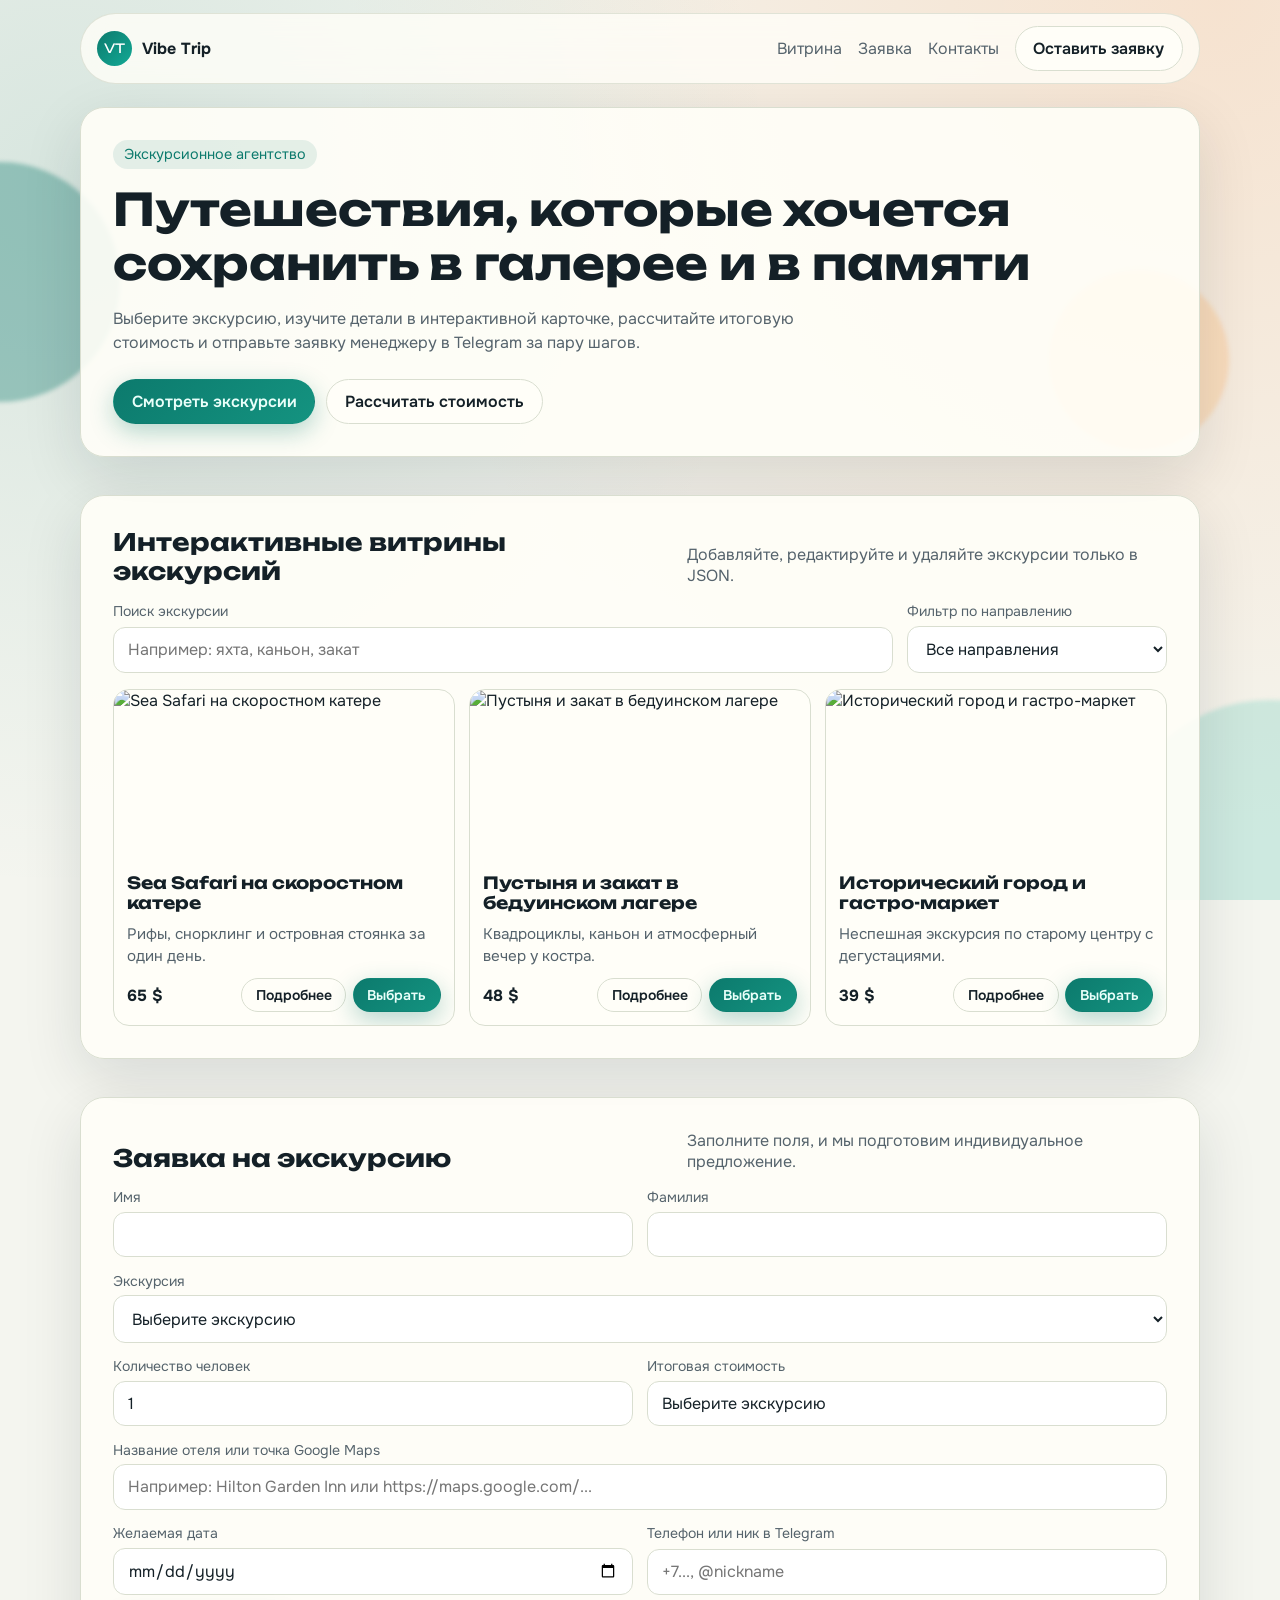
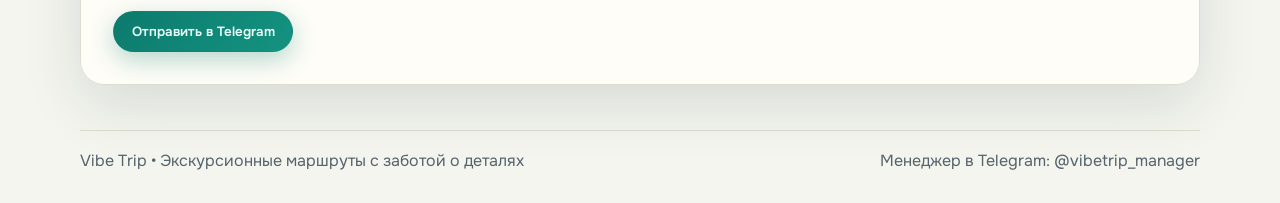
==== index.html @ 10b7ff32 "V 0.1" ====
<!DOCTYPE html>
<html lang="ru">
  <head>
    <meta charset="UTF-8" />
    <meta name="viewport" content="width=device-width, initial-scale=1.0" />
    <title>Vibe Trip | Экскурсии у моря</title>
    <meta
      name="description"
      content="Интерактивная витрина экскурсий: выбирайте тур, смотрите фото, считайте стоимость и отправляйте заявку в Telegram."
    />
    <link rel="preconnect" href="https://fonts.googleapis.com" />
    <link rel="preconnect" href="https://fonts.gstatic.com" crossorigin />
    <link
      href="https://fonts.googleapis.com/css2?family=Onest:wght@400;500;600;700&family=Unbounded:wght@500;700&display=swap"
      rel="stylesheet"
    />
    <link rel="stylesheet" href="styles/main.css" />
  </head>
  <body>
    <div class="bg-shapes" aria-hidden="true">
      <span class="shape shape-a"></span>
      <span class="shape shape-b"></span>
      <span class="shape shape-c"></span>
    </div>

    <header class="site-header">
      <a class="brand" href="#home" aria-label="На главную Vibe Trip">
        <span class="brand-mark">VT</span>
        <span class="brand-text">Vibe Trip</span>
      </a>

      <nav class="main-nav" aria-label="Главная навигация">
        <a href="#catalog">Витрина</a>
        <a href="#request">Заявка</a>
        <a href="#contacts">Контакты</a>
      </nav>

      <a class="btn btn-ghost" href="#request">Оставить заявку</a>
    </header>

    <main>
      <section class="hero" id="home">
        <p class="kicker">Экскурсионное агентство</p>
        <h1>Путешествия, которые хочется сохранить в галерее и в памяти</h1>
        <p class="hero-copy">
          Выберите экскурсию, изучите детали в интерактивной карточке, рассчитайте итоговую стоимость и отправьте заявку менеджеру в Telegram за пару шагов.
        </p>
        <div class="hero-actions">
          <a class="btn btn-primary" href="#catalog">Смотреть экскурсии</a>
          <a class="btn btn-ghost" href="#request">Рассчитать стоимость</a>
        </div>
      </section>

      <section class="catalog" id="catalog">
        <div class="section-head">
          <h2>Интерактивные витрины экскурсий</h2>
          <p>Добавляйте, редактируйте и удаляйте экскурсии только в JSON.</p>
        </div>

        <div class="catalog-controls">
          <label class="field">
            <span>Поиск экскурсии</span>
            <input id="searchInput" type="search" placeholder="Например: яхта, каньон, закат" />
          </label>

          <label class="field">
            <span>Фильтр по направлению</span>
            <select id="tagFilter">
              <option value="all">Все направления</option>
            </select>
          </label>
        </div>

        <div id="cardsGrid" class="cards-grid" aria-live="polite"></div>
      </section>

      <section class="request" id="request">
        <div class="section-head">
          <h2>Заявка на экскурсию</h2>
          <p>Заполните поля, и мы подготовим индивидуальное предложение.</p>
        </div>

        <form id="requestForm" class="request-form" novalidate>
          <div class="form-grid">
            <label class="field">
              <span>Имя</span>
              <input name="firstName" type="text" required />
            </label>

            <label class="field">
              <span>Фамилия</span>
              <input name="lastName" type="text" required />
            </label>

            <label class="field field-wide">
              <span>Экскурсия</span>
              <select id="excursionSelect" name="excursionId" required>
                <option value="">Выберите экскурсию</option>
              </select>
            </label>

            <label class="field">
              <span>Количество человек</span>
              <input id="peopleInput" name="peopleCount" type="number" min="1" value="1" required />
            </label>

            <label class="field">
              <span>Итоговая стоимость</span>
              <input id="totalPrice" name="totalPrice" type="text" readonly />
            </label>

            <label class="field field-wide">
              <span>Название отеля или точка Google Maps</span>
              <input
                name="pickupPoint"
                type="text"
                placeholder="Например: Hilton Garden Inn или https://maps.google.com/..."
                required
              />
            </label>

            <label class="field">
              <span>Желаемая дата</span>
              <input name="desiredDate" type="date" required />
            </label>

            <label class="field">
              <span>Телефон или ник в Telegram</span>
              <input
                name="contact"
                type="text"
                placeholder="+7..., @nickname"
                required
              />
            </label>
          </div>

          <div class="form-actions">
            <button class="btn btn-primary" type="submit">Отправить в Telegram</button>
            <p id="formNote" class="form-note" aria-live="polite"></p>
          </div>
        </form>
      </section>
    </main>

    <footer class="site-footer" id="contacts">
      <p>Vibe Trip • Экскурсионные маршруты с заботой о деталях</p>
      <a id="managerLink" href="#" target="_blank" rel="noreferrer">Связаться с менеджером</a>
    </footer>

    <dialog id="detailsDialog" class="details-dialog">
      <article id="detailsContent" class="details-content"></article>
      <button class="dialog-close" id="dialogClose" aria-label="Закрыть">×</button>
    </dialog>

    <template id="cardTemplate">
      <article class="tour-card reveal-up">
        <img class="tour-card-image" alt="" loading="lazy" />
        <div class="tour-card-body">
          <h3 class="tour-card-title"></h3>
          <p class="tour-card-overview"></p>
          <div class="tour-card-foot">
            <p class="tour-card-price"></p>
            <div class="tour-card-actions">
              <button class="btn btn-small btn-ghost" type="button" data-action="details">Подробнее</button>
              <button class="btn btn-small btn-primary" type="button" data-action="select">Выбрать</button>
            </div>
          </div>
        </div>
      </article>
    </template>

    <script type="module" src="scripts/app.js"></script>
  </body>
</html>
---- styles/main.css ----
:root {
  --bg: #f4f5ef;
  --surface: #fffef8;
  --text: #142027;
  --muted: #55636c;
  --line: #d9ded0;
  --brand: #0c7a6d;
  --brand-ink: #e9fffa;
  --accent: #ff8d40;
  --shadow: 0 20px 60px rgba(20, 32, 39, 0.12);
  --radius-lg: 24px;
  --radius-md: 16px;
  --radius-sm: 12px;
}

* {
  box-sizing: border-box;
}

html {
  scroll-behavior: smooth;
}

body {
  margin: 0;
  font-family: "Onest", "Segoe UI", sans-serif;
  color: var(--text);
  background:
    radial-gradient(circle at 5% 10%, rgba(12, 122, 109, 0.12), transparent 35%),
    radial-gradient(circle at 95% 0%, rgba(255, 141, 64, 0.18), transparent 40%),
    var(--bg);
  min-height: 100vh;
}

h1,
h2,
h3 {
  font-family: "Unbounded", "Segoe UI", sans-serif;
  line-height: 1.2;
  margin: 0;
}

p {
  margin: 0;
}

a {
  color: inherit;
  text-decoration: none;
}

.bg-shapes {
  position: fixed;
  inset: 0;
  overflow: hidden;
  pointer-events: none;
  z-index: -1;
}

.shape {
  position: absolute;
  border-radius: 50%;
  opacity: 0.35;
  filter: blur(2px);
}

.shape-a {
  width: 240px;
  height: 240px;
  background: #0c7a6d;
  top: 18%;
  left: -120px;
}

.shape-b {
  width: 180px;
  height: 180px;
  background: #ffc07f;
  right: 4%;
  top: 30%;
}

.shape-c {
  width: 320px;
  height: 320px;
  background: #84d5c6;
  right: -150px;
  bottom: -120px;
}

.site-header,
main,
.site-footer {
  width: min(1120px, calc(100% - 2rem));
  margin-inline: auto;
}

.site-header {
  position: sticky;
  top: 0.8rem;
  z-index: 10;
  margin-top: 0.8rem;
  background: rgba(255, 254, 248, 0.8);
  border: 1px solid rgba(217, 222, 208, 0.8);
  backdrop-filter: blur(14px);
  border-radius: 999px;
  padding: 0.75rem 1rem;
  display: flex;
  align-items: center;
  gap: 1rem;
}

.brand {
  display: inline-flex;
  align-items: center;
  gap: 0.6rem;
  margin-right: auto;
}

.brand-mark {
  width: 2.2rem;
  height: 2.2rem;
  border-radius: 50%;
  background: linear-gradient(135deg, var(--brand), #13a995);
  color: white;
  display: grid;
  place-items: center;
  font-family: "Unbounded", sans-serif;
  font-size: 0.8rem;
}

.brand-text {
  font-weight: 700;
}

.main-nav {
  display: flex;
  gap: 1rem;
  color: var(--muted);
}

.main-nav a {
  transition: color 220ms ease;
}

.main-nav a:hover {
  color: var(--text);
}

main {
  display: grid;
  gap: 2.4rem;
  padding: 1.4rem 0 2.8rem;
}

.hero,
.catalog,
.request {
  border-radius: var(--radius-lg);
  border: 1px solid var(--line);
  background: rgba(255, 254, 248, 0.9);
  box-shadow: var(--shadow);
  padding: clamp(1.2rem, 2.5vw, 2rem);
}

.kicker {
  display: inline-block;
  margin-bottom: 0.9rem;
  padding: 0.35rem 0.7rem;
  border-radius: 999px;
  background: rgba(12, 122, 109, 0.1);
  color: var(--brand);
  font-size: 0.9rem;
}

.hero h1 {
  font-size: clamp(1.7rem, 4.8vw, 2.8rem);
  margin-bottom: 1rem;
}

.hero-copy {
  max-width: 760px;
  color: var(--muted);
  line-height: 1.55;
}

.hero-actions {
  margin-top: 1.4rem;
  display: flex;
  flex-wrap: wrap;
  gap: 0.7rem;
}

.btn {
  border: 1px solid transparent;
  cursor: pointer;
  border-radius: 999px;
  padding: 0.7rem 1.1rem;
  font-weight: 600;
  font-family: inherit;
  transition: transform 220ms ease, box-shadow 220ms ease, background-color 220ms ease;
}

.btn:hover {
  transform: translateY(-1px);
}

.btn-primary {
  background: linear-gradient(135deg, var(--brand), #149380);
  color: var(--brand-ink);
  box-shadow: 0 8px 24px rgba(12, 122, 109, 0.3);
}

.btn-ghost {
  border-color: var(--line);
  background: var(--surface);
  color: var(--text);
}

.btn-small {
  padding: 0.45rem 0.85rem;
  font-size: 0.88rem;
}

.section-head {
  display: flex;
  justify-content: space-between;
  align-items: end;
  gap: 1rem;
  margin-bottom: 1rem;
}

.section-head p {
  color: var(--muted);
  max-width: 480px;
}

.catalog-controls {
  display: grid;
  grid-template-columns: 1fr 260px;
  gap: 0.9rem;
  margin-bottom: 1rem;
}

.field {
  display: grid;
  gap: 0.35rem;
}

.field span {
  font-size: 0.88rem;
  color: var(--muted);
}

input,
select,
textarea {
  width: 100%;
  border: 1px solid var(--line);
  border-radius: var(--radius-sm);
  padding: 0.7rem 0.85rem;
  font: inherit;
  color: var(--text);
  background: #ffffff;
}

input:focus,
select:focus,
textarea:focus {
  outline: 2px solid rgba(12, 122, 109, 0.25);
  border-color: var(--brand);
}

.cards-grid {
  display: grid;
  grid-template-columns: repeat(auto-fit, minmax(250px, 1fr));
  gap: 0.9rem;
}

.tour-card {
  border: 1px solid var(--line);
  border-radius: var(--radius-md);
  background: var(--surface);
  overflow: hidden;
  display: grid;
  min-height: 100%;
}

.tour-card-image {
  width: 100%;
  height: 170px;
  object-fit: cover;
}

.tour-card-body {
  display: grid;
  gap: 0.65rem;
  padding: 0.8rem;
}

.tour-card-title {
  font-size: 1.05rem;
}

.tour-card-overview {
  color: var(--muted);
  font-size: 0.95rem;
  line-height: 1.45;
}

.tour-card-foot {
  margin-top: auto;
  display: flex;
  justify-content: space-between;
  align-items: center;
  gap: 0.7rem;
}

.tour-card-price {
  font-weight: 700;
}

.tour-card-actions {
  display: flex;
  gap: 0.4rem;
}

.request-form {
  display: grid;
  gap: 1rem;
}

.form-grid {
  display: grid;
  grid-template-columns: repeat(2, minmax(0, 1fr));
  gap: 0.9rem;
}

.field-wide {
  grid-column: 1 / -1;
}

.form-actions {
  display: flex;
  flex-wrap: wrap;
  align-items: center;
  gap: 0.8rem;
}

.form-note {
  color: var(--muted);
  min-height: 1.2rem;
}

.site-footer {
  border-top: 1px solid var(--line);
  padding: 1.2rem 0 2rem;
  color: var(--muted);
  display: flex;
  justify-content: space-between;
  flex-wrap: wrap;
  gap: 0.6rem;
}

.details-dialog {
  border: none;
  border-radius: var(--radius-lg);
  width: min(920px, calc(100% - 1rem));
  padding: 0;
  background: transparent;
}

.details-dialog::backdrop {
  background: rgba(20, 32, 39, 0.65);
  backdrop-filter: blur(2px);
}

.details-content {
  position: relative;
  background: var(--surface);
  border-radius: var(--radius-lg);
  border: 1px solid var(--line);
  box-shadow: var(--shadow);
  overflow: hidden;
}

.dialog-close {
  position: absolute;
  right: 1rem;
  top: 1rem;
  width: 2rem;
  height: 2rem;
  border-radius: 50%;
  border: none;
  background: rgba(255, 255, 255, 0.82);
  font-size: 1.3rem;
  line-height: 1;
  cursor: pointer;
}

.details-layout {
  display: grid;
  grid-template-columns: 1.1fr 1fr;
  min-height: 420px;
}

.slider {
  position: relative;
  min-height: 320px;
}

.slider img {
  width: 100%;
  height: 100%;
  object-fit: cover;
  display: block;
}

.slider-control {
  position: absolute;
  top: 50%;
  transform: translateY(-50%);
  border: none;
  width: 2rem;
  height: 2rem;
  border-radius: 999px;
  cursor: pointer;
  background: rgba(255, 255, 255, 0.88);
}

.slider-prev {
  left: 0.65rem;
}

.slider-next {
  right: 0.65rem;
}

.details-body {
  padding: 1rem;
  display: grid;
  gap: 0.8rem;
  align-content: start;
}

.details-meta {
  color: var(--muted);
  line-height: 1.5;
}

.details-chip {
  display: inline-block;
  padding: 0.2rem 0.55rem;
  border: 1px solid var(--line);
  border-radius: 999px;
  font-size: 0.82rem;
  margin-right: 0.4rem;
  margin-bottom: 0.4rem;
}

.details-lists {
  display: grid;
  gap: 0.7rem;
}

.details-lists ul {
  margin: 0.3rem 0 0;
  padding-left: 1rem;
  color: var(--muted);
}

.empty-state {
  border: 1px dashed var(--line);
  border-radius: var(--radius-md);
  padding: 1rem;
  color: var(--muted);
  text-align: center;
}

.reveal-up {
  animation: reveal-up 540ms cubic-bezier(0.2, 0.65, 0.3, 1) both;
}

@keyframes reveal-up {
  from {
    opacity: 0;
    transform: translateY(16px);
  }

  to {
    opacity: 1;
    transform: translateY(0);
  }
}

@media (max-width: 900px) {
  .main-nav {
    display: none;
  }

  .catalog-controls,
  .form-grid,
  .details-layout {
    grid-template-columns: 1fr;
  }

  .details-layout {
    min-height: auto;
  }
}

@media (max-width: 600px) {
  .site-header {
    border-radius: var(--radius-md);
    top: 0.4rem;
  }

  .site-header .btn {
    display: none;
  }
}
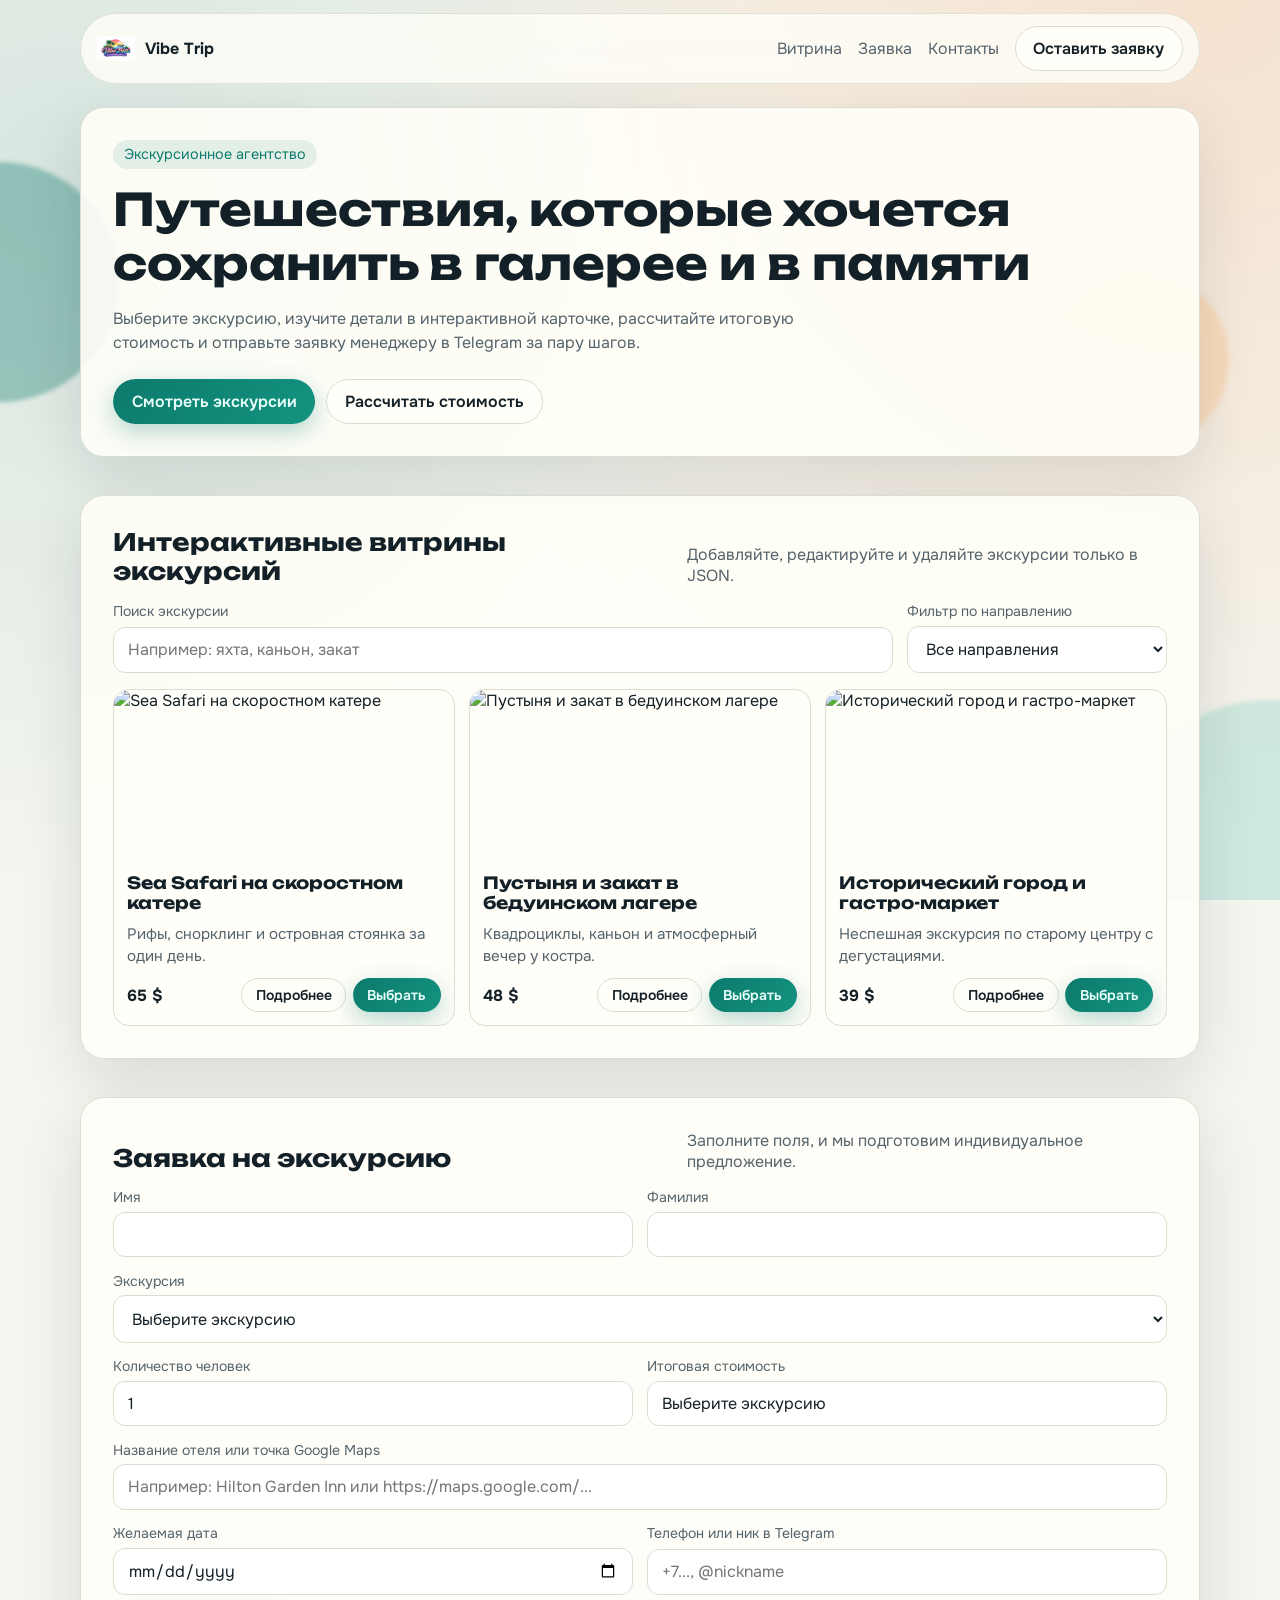
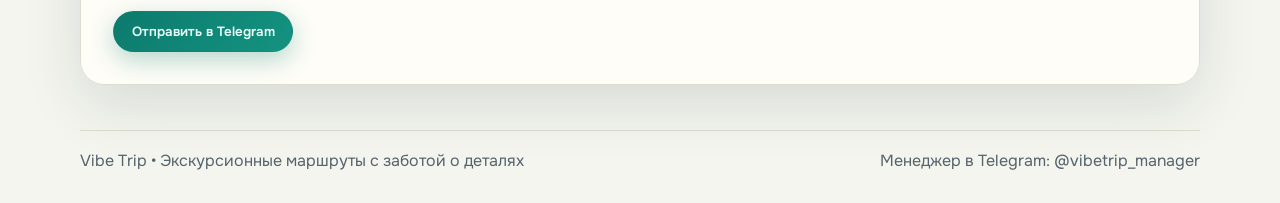
==== commit 8609f798: "added logo" ====
--- a/index.html
+++ b/index.html
@@ -25,7 +25,7 @@
 
     <header class="site-header">
       <a class="brand" href="#home" aria-label="На главную Vibe Trip">
-        <span class="brand-mark">VT</span>
+        <img class="brand-logo" src="image.png" alt="Логотип Vibe Trip" />
         <span class="brand-text">Vibe Trip</span>
       </a>
 
--- a/styles/main.css
+++ b/styles/main.css
@@ -117,16 +117,11 @@
   margin-right: auto;
 }
 
-.brand-mark {
-  width: 2.2rem;
-  height: 2.2rem;
-  border-radius: 50%;
-  background: linear-gradient(135deg, var(--brand), #13a995);
-  color: white;
-  display: grid;
-  place-items: center;
-  font-family: "Unbounded", sans-serif;
-  font-size: 0.8rem;
+.brand-logo {
+  width: 2.4rem;
+  height: 2.4rem;
+  object-fit: contain;
+  display: block;
 }
 
 .brand-text {
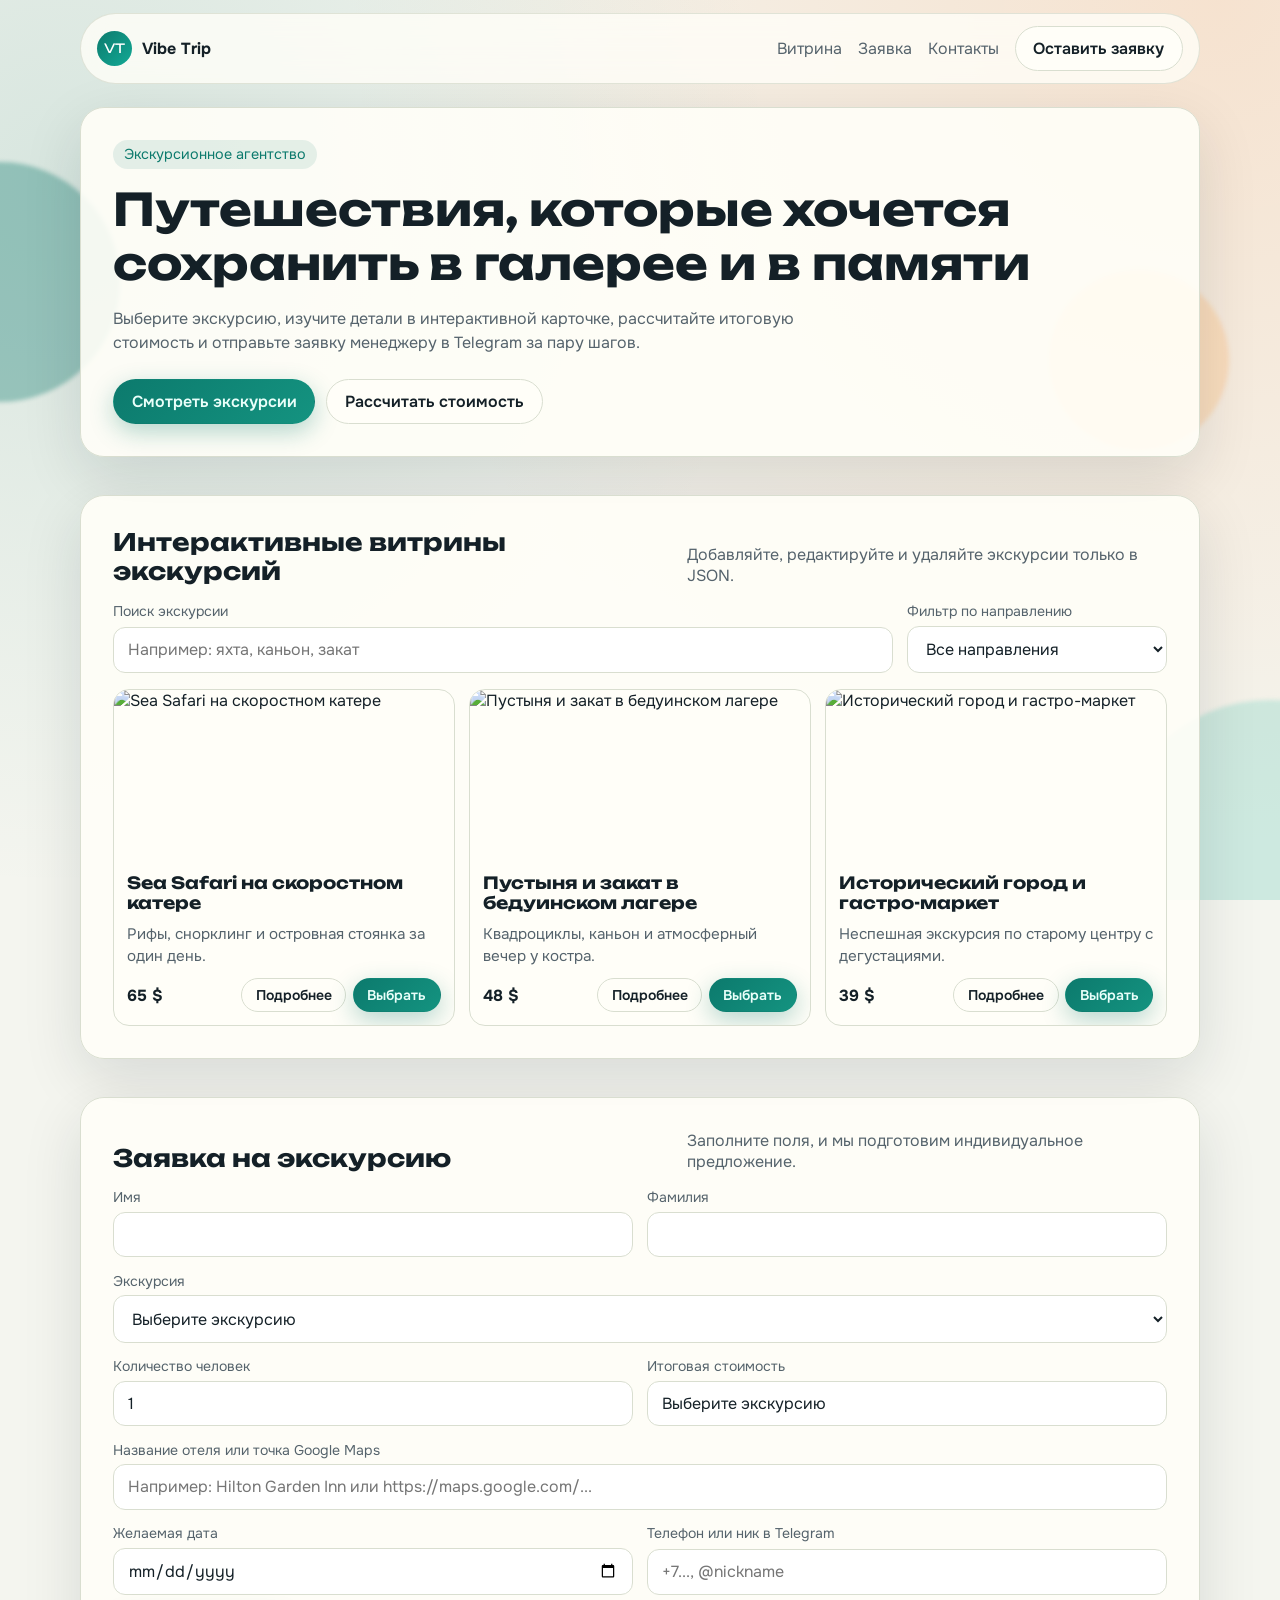
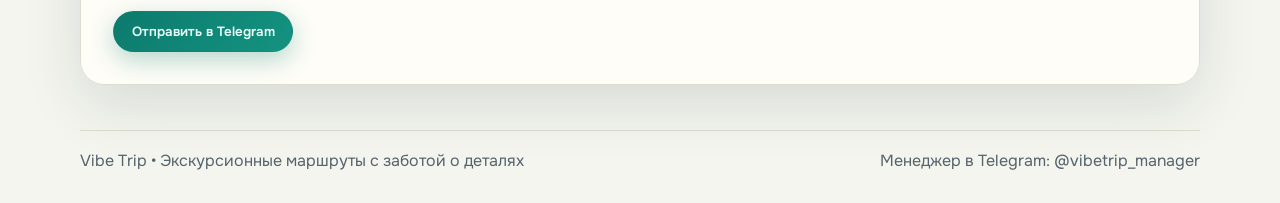
==== commit 5571b6d8: "logo discard" ====
--- a/index.html
+++ b/index.html
@@ -25,7 +25,7 @@
 
     <header class="site-header">
       <a class="brand" href="#home" aria-label="На главную Vibe Trip">
-        <img class="brand-logo" src="image.png" alt="Логотип Vibe Trip" />
+        <span class="brand-mark">VT</span>
         <span class="brand-text">Vibe Trip</span>
       </a>
 
--- a/styles/main.css
+++ b/styles/main.css
@@ -117,11 +117,16 @@
   margin-right: auto;
 }
 
-.brand-logo {
-  width: 2.4rem;
-  height: 2.4rem;
-  object-fit: contain;
-  display: block;
+.brand-mark {
+  width: 2.2rem;
+  height: 2.2rem;
+  border-radius: 50%;
+  background: linear-gradient(135deg, var(--brand), #13a995);
+  color: white;
+  display: grid;
+  place-items: center;
+  font-family: "Unbounded", sans-serif;
+  font-size: 0.8rem;
 }
 
 .brand-text {
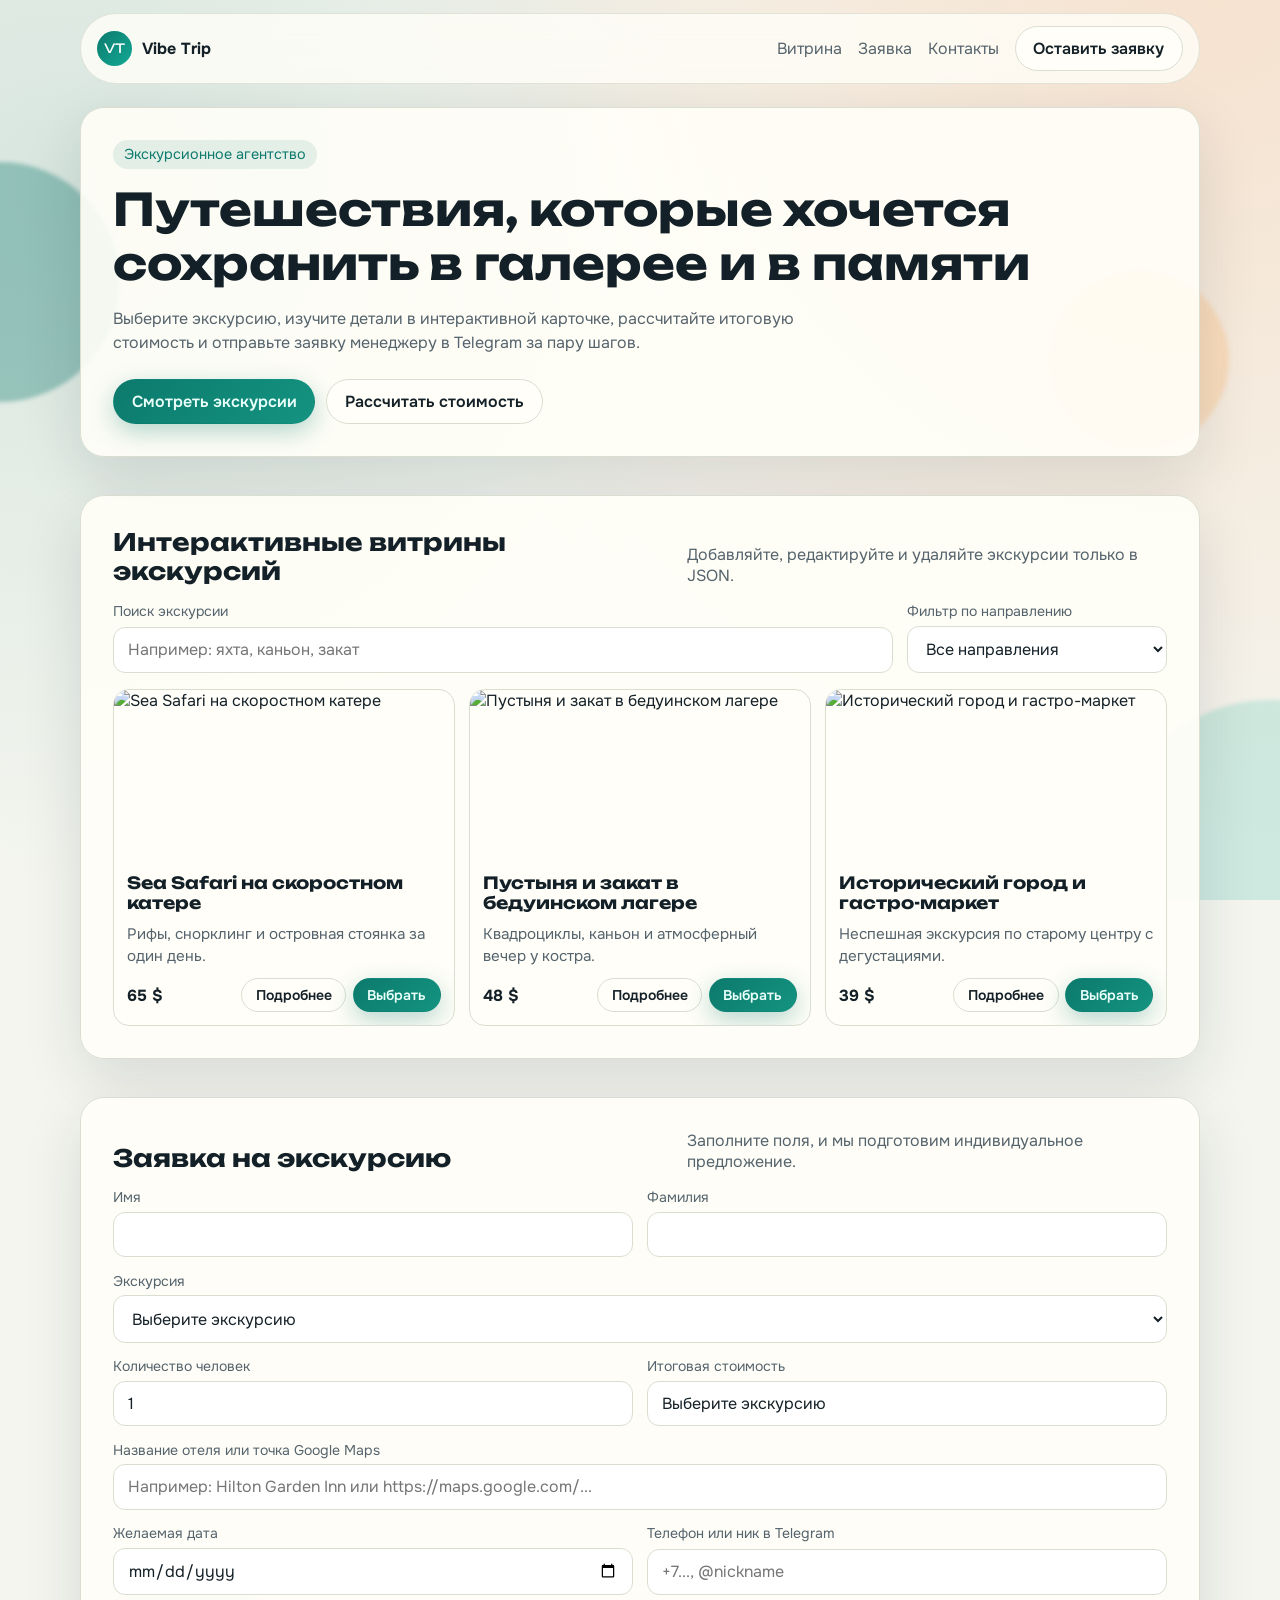
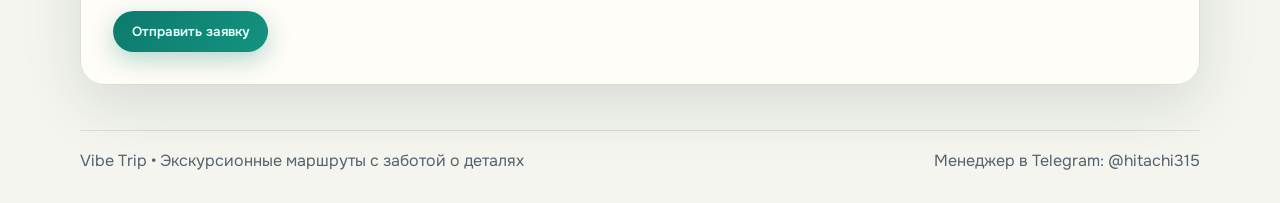
==== commit fae73e4d: "Добавлена форма заявки" ====
--- a/index.html
+++ b/index.html
@@ -6,7 +6,7 @@
     <title>Vibe Trip | Экскурсии у моря</title>
     <meta
       name="description"
-      content="Интерактивная витрина экскурсий: выбирайте тур, смотрите фото, считайте стоимость и отправляйте заявку в Telegram."
+      content="Интерактивная витрина экскурсий: выбирайте тур, смотрите фото, считайте стоимость и отправляйте заявку прямо из формы."
     />
     <link rel="preconnect" href="https://fonts.googleapis.com" />
     <link rel="preconnect" href="https://fonts.gstatic.com" crossorigin />
@@ -136,7 +136,7 @@
           </div>
 
           <div class="form-actions">
-            <button class="btn btn-primary" type="submit">Отправить в Telegram</button>
+            <button class="btn btn-primary" type="submit">Отправить заявку</button>
             <p id="formNote" class="form-note" aria-live="polite"></p>
           </div>
         </form>
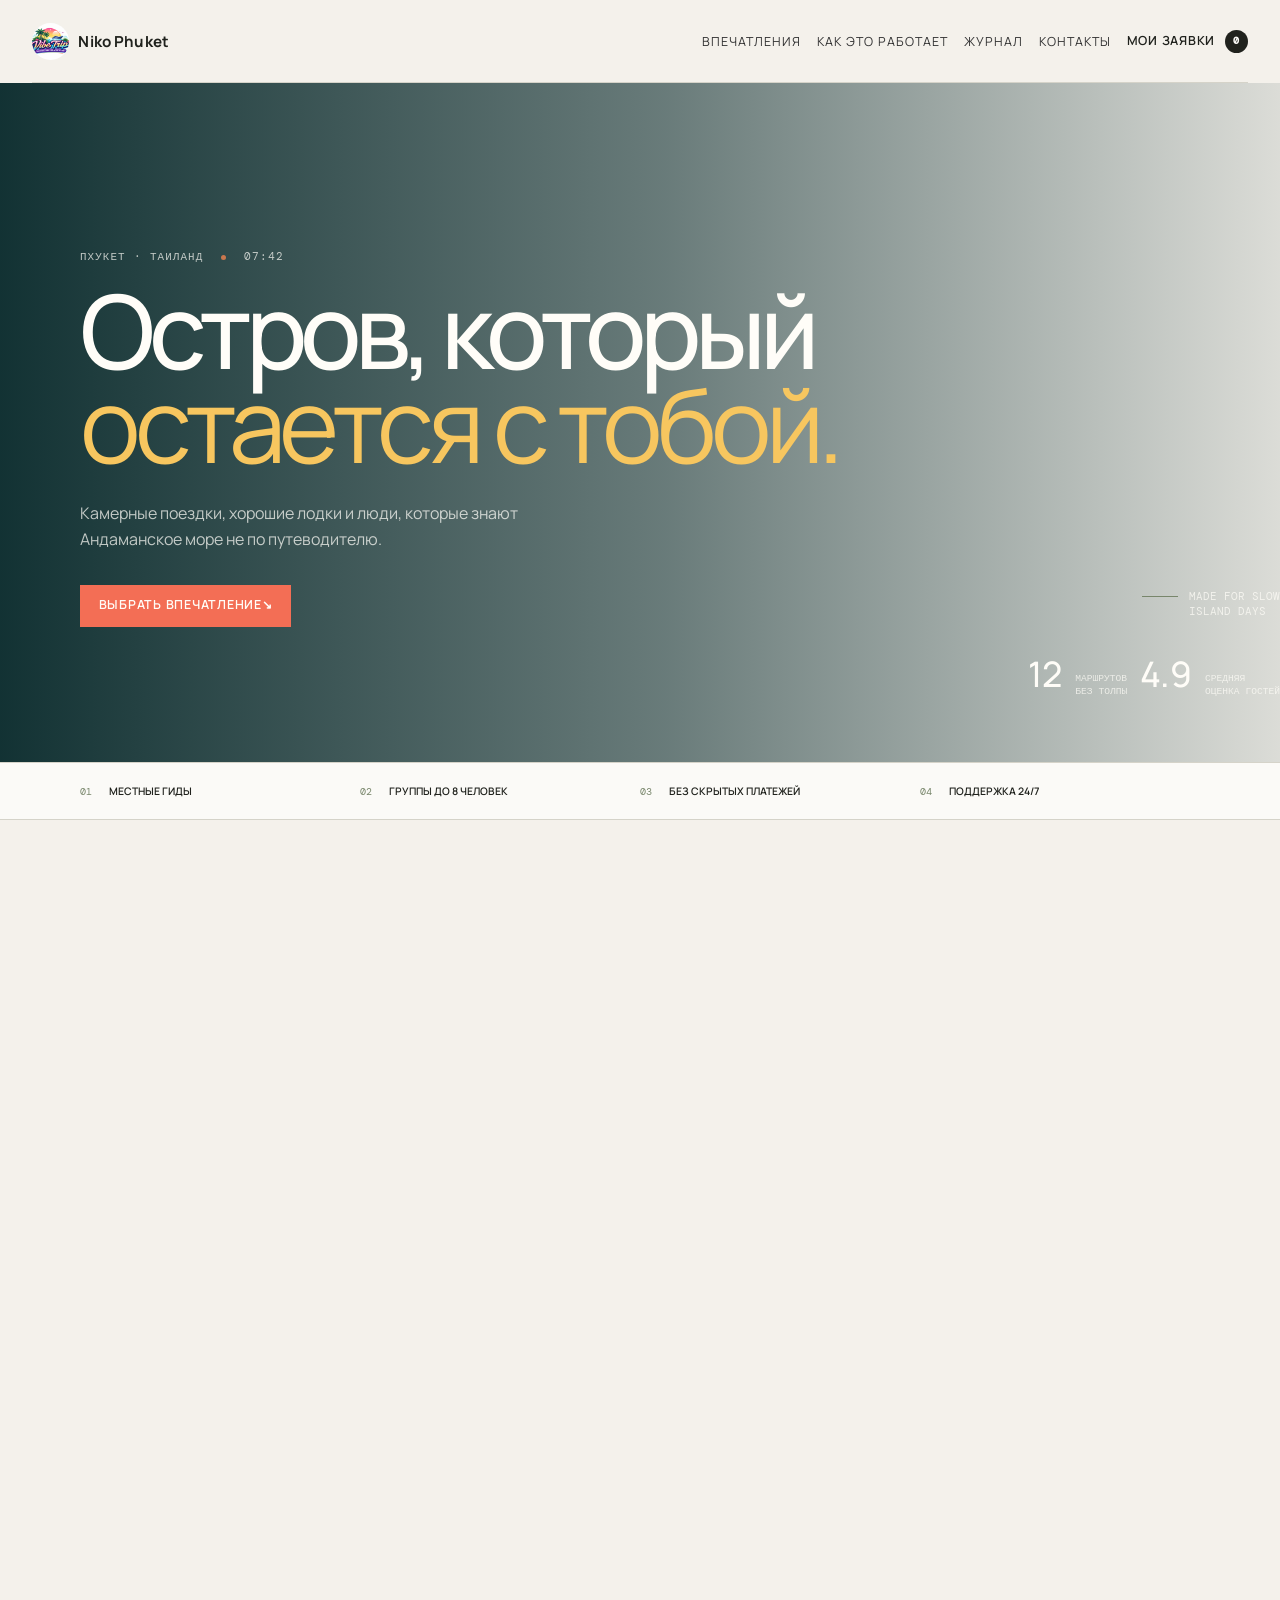
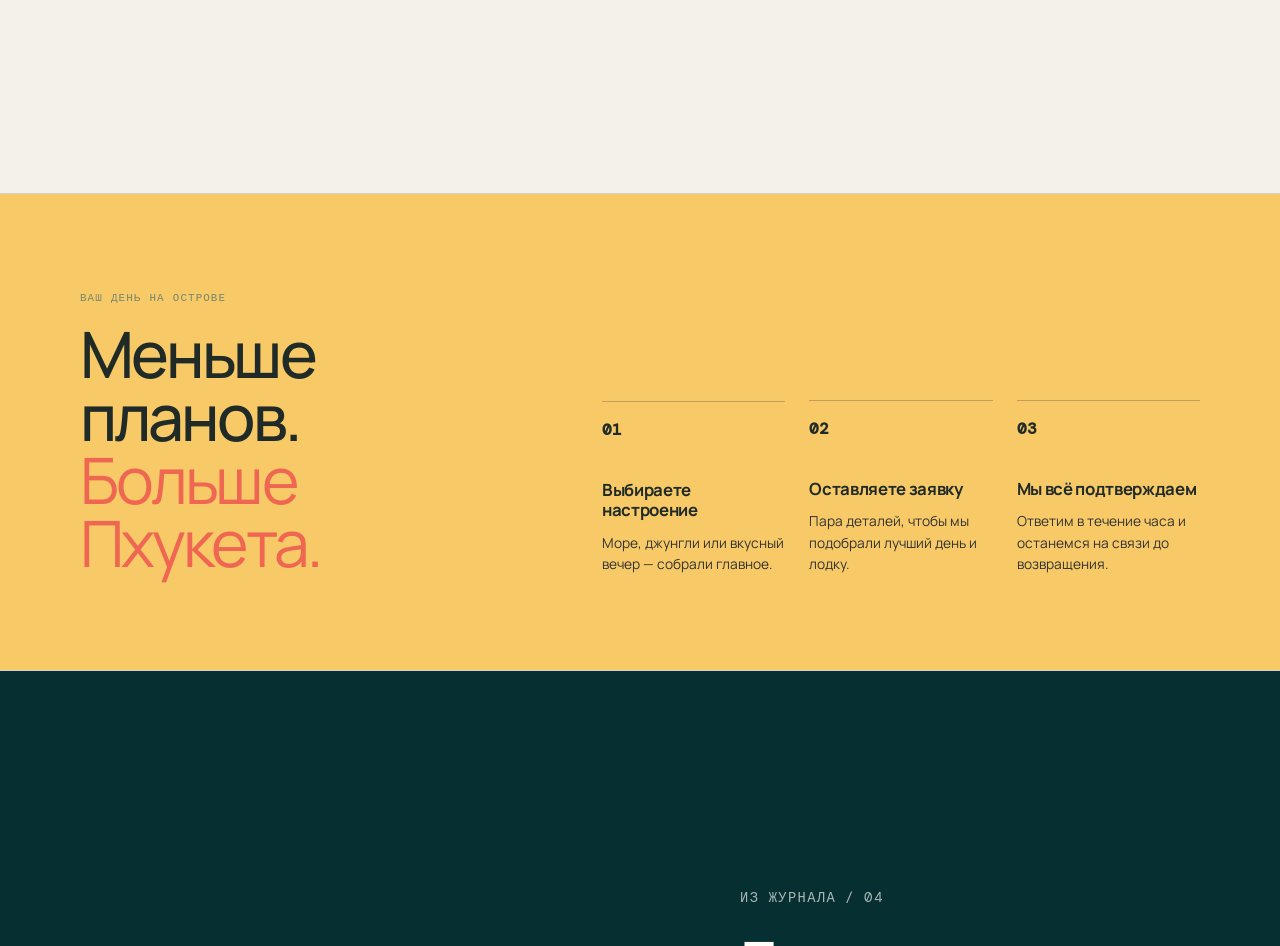
==== commit ab4709db: "patch" ====
--- a/index.html
+++ b/index.html
@@ -3,81 +3,266 @@
   <head>
     <meta charset="UTF-8" />
     <meta name="viewport" content="width=device-width, initial-scale=1.0" />
-    <title>Vibe Trip | Экскурсии у моря</title>
+    <title>Niko Phuket | Экскурсии на Пхукете и морские туры</title>
     <meta
       name="description"
-      content="Интерактивная витрина экскурсий: выбирайте тур, смотрите фото, считайте стоимость и отправляйте заявку прямо из формы."
+      content="Экскурсии на Пхукете: Пхи-Пхи, Симиланы, Джеймс Бонд, обзорные туры и аренда транспорта. Выбирайте маршрут, считайте стоимость и бронируйте онлайн."
     />
+    <meta
+      name="keywords"
+      content="экскурсии на Пхукете, туры Пхукет, морские экскурсии Пхукет, Пхи-Пхи, Симиланские острова, Джеймс Бонд, аренда транспорта Пхукет"
+    />
+    <meta name="robots" content="index, follow" />
+    <meta name="theme-color" content="#0c7a6d" />
+    <link rel="canonical" href="https://nikophuket.com/" />
+
+    <meta property="og:type" content="website" />
+    <meta property="og:site_name" content="Niko Phuket" />
+    <meta property="og:title" content="Niko Phuket | Экскурсии на Пхукете и морские туры" />
+    <meta property="og:description" content="Подбор экскурсий на Пхукете: острова, морские туры, обзорные маршруты и аренда транспорта с онлайн-заявкой." />
+    <meta property="og:url" content="https://nikophuket.com/" />
+    <meta property="og:image" content="https://nikophuket.com/image.png" />
+    <meta property="og:locale" content="ru_RU" />
+
+    <meta name="twitter:card" content="summary_large_image" />
+    <meta name="twitter:title" content="Niko Phuket | Экскурсии на Пхукете" />
+    <meta name="twitter:description" content="Экскурсии и туры на Пхукете: море, острова, обзорные маршруты и аренда транспорта." />
+    <meta name="twitter:image" content="https://nikophuket.com/image.png" />
+
+    <link rel="icon" href="niko_phuket_favicon.ico" sizes="any" />
+    <link rel="shortcut icon" href="niko_phuket_favicon.ico" type="image/x-icon" />
+    <link rel="apple-touch-icon" href="image.png" />
+
     <link rel="preconnect" href="https://fonts.googleapis.com" />
     <link rel="preconnect" href="https://fonts.gstatic.com" crossorigin />
     <link
-      href="https://fonts.googleapis.com/css2?family=Onest:wght@400;500;600;700&family=Unbounded:wght@500;700&display=swap"
+      href="https://fonts.googleapis.com/css2?family=DM+Mono:wght@400;500&family=Manrope:wght@400;500;600;700;800&display=swap"
       rel="stylesheet"
     />
     <link rel="stylesheet" href="styles/main.css" />
+
+    <script async src="https://www.googletagmanager.com/gtag/js?id=G-VRKTR3SHH0"></script>
+    <script>
+      window.dataLayer = window.dataLayer || [];
+      function gtag() {
+        dataLayer.push(arguments);
+      }
+      gtag("js", new Date());
+
+      gtag("config", "G-VRKTR3SHH0");
+    </script>
+
+    <script type="application/ld+json">
+      {
+        "@context": "https://schema.org",
+        "@type": "TravelAgency",
+        "name": "Niko Phuket",
+        "url": "https://nikophuket.com/",
+        "description": "Локальное туристическое агентство на Пхукете: морские экскурсии, островные туры, обзорные маршруты и аренда транспорта с онлайн-заявкой.",
+        "email": "hello@nikophuket.com",
+        "areaServed": {
+          "@type": "Place",
+          "name": "Phuket, Thailand"
+        },
+        "address": {
+          "@type": "PostalAddress",
+          "addressLocality": "Phuket",
+          "addressCountry": "TH"
+        },
+        "contactPoint": {
+          "@type": "ContactPoint",
+          "contactType": "customer support",
+          "availableLanguage": ["ru"],
+          "email": "hello@nikophuket.com"
+        },
+        "parentOrganization": {
+          "@type": "Organization",
+          "name": "Niko Phuket",
+          "url": "https://nikophuket.com/"
+        },
+        "hasOfferCatalog": {
+          "@type": "OfferCatalog",
+          "name": "Услуги Niko Phuket",
+          "itemListElement": [
+            {
+              "@type": "OfferCatalog",
+              "name": "Экскурсии на Пхукете"
+            },
+            {
+              "@type": "OfferCatalog",
+              "name": "Аренда"
+            }
+          ]
+        },
+        "sameAs": [
+          "https://t.me/share/url"
+        ]
+      }
+    </script>
+
+    <script type="application/ld+json">
+      {
+        "@context": "https://schema.org",
+        "@type": "FAQPage",
+        "mainEntity": [
+          {
+            "@type": "Question",
+            "name": "Как быстро вы подтверждаете заявку?",
+            "acceptedAnswer": {
+              "@type": "Answer",
+              "text": "Обычно в течение 5-15 минут в рабочее время. В высокий сезон ответ может занять до 30 минут."
+            }
+          },
+          {
+            "@type": "Question",
+            "name": "Можно ли изменить дату после оформления?",
+            "acceptedAnswer": {
+              "@type": "Answer",
+              "text": "Да, в большинстве случаев можно перенести экскурсию. Напишите менеджеру как можно раньше, чтобы мы закрепили новый слот."
+            }
+          },
+          {
+            "@type": "Question",
+            "name": "Как понять, что заявка принята?",
+            "acceptedAnswer": {
+              "@type": "Answer",
+              "text": "После успешной отправки вы увидите подтверждение на сайте. Затем менеджер свяжется с вами по указанному контакту."
+            }
+          },
+          {
+            "@type": "Question",
+            "name": "Что делать, если форма не отправилась?",
+            "acceptedAnswer": {
+              "@type": "Answer",
+              "text": "Сайт автоматически предложит резервный канал через Telegram, чтобы вы не потеряли заявку."
+            }
+          },
+          {
+            "@type": "Question",
+            "name": "Сколько стоят экскурсии на Пхукете и от чего зависит цена?",
+            "acceptedAnswer": {
+              "@type": "Answer",
+              "text": "Цена зависит от маршрута, типа транспорта, сезона и количества участников. Обычно групповые морские экскурсии стартуют от 44-78 USD за человека, индивидуальные программы рассчитываются отдельно."
+            }
+          },
+          {
+            "@type": "Question",
+            "name": "Какие экскурсии на Пхукете подходят для отдыха с детьми?",
+            "acceptedAnswer": {
+              "@type": "Answer",
+              "text": "Для семей чаще выбирают обзорный Пхукет, спокойные островные маршруты и программы без экстремальной нагрузки. Перед бронированием мы уточняем возраст детей и рекомендуем подходящий формат."
+            }
+          },
+          {
+            "@type": "Question",
+            "name": "В какие месяцы лучше ехать на экскурсии на Пхукете?",
+            "acceptedAnswer": {
+              "@type": "Answer",
+              "text": "Наиболее стабильная погода обычно с ноября по апрель. С мая по октябрь туры также проводятся, но программа может корректироваться по погоде и состоянию моря в день выезда."
+            }
+          },
+          {
+            "@type": "Question",
+            "name": "За сколько дней лучше бронировать экскурсии на Пхукете?",
+            "acceptedAnswer": {
+              "@type": "Answer",
+              "text": "Рекомендуем бронировать за 2-5 дней, а в высокий сезон и на популярные маршруты за 5-7 дней. Так выше шанс выбрать удобную дату и формат тура."
+            }
+          }
+        ]
+      }
+    </script>
   </head>
   <body>
-    <div class="bg-shapes" aria-hidden="true">
-      <span class="shape shape-a"></span>
-      <span class="shape shape-b"></span>
-      <span class="shape shape-c"></span>
-    </div>
-
     <header class="site-header">
-      <a class="brand" href="#home" aria-label="На главную Vibe Trip">
-        <span class="brand-mark">VT</span>
-        <span class="brand-text">Vibe Trip</span>
+      <a class="brand" href="#home" aria-label="На главную Niko Phuket">
+        <img class="brand-mark" src="image.png" alt="Логотип Niko Phuket" loading="lazy" decoding="async" />
+        <span class="brand-text">Niko Phuket</span>
       </a>
 
-      <nav class="main-nav" aria-label="Главная навигация">
-        <a href="#catalog">Витрина</a>
-        <a href="#request">Заявка</a>
+      <button
+        id="mobileMenuToggle"
+        class="mobile-menu-toggle"
+        type="button"
+        aria-label="Открыть меню"
+        aria-expanded="false"
+        aria-controls="mainNav"
+      >
+        <span></span>
+        <span></span>
+        <span></span>
+      </button>
+
+      <nav class="main-nav" id="mainNav" aria-label="Главная навигация">
+        <button id="mobileMenuClose" class="mobile-menu-close" type="button" aria-label="Закрыть меню">×</button>
+        <a href="#catalog">Впечатления</a>
+        <a href="#how">Как это работает</a>
+        <a href="#journal">Журнал</a>
         <a href="#contacts">Контакты</a>
       </nav>
 
-      <a class="btn btn-ghost" href="#request">Оставить заявку</a>
+      <a class="header-booking btn btn-ghost" href="#request">Мои заявки <span>0</span></a>
     </header>
+
+    <div id="mobileMenuBackdrop" class="mobile-menu-backdrop" aria-hidden="true"></div>
 
     <main>
       <section class="hero" id="home">
-        <p class="kicker">Экскурсионное агентство</p>
-        <h1>Путешествия, которые хочется сохранить в галерее и в памяти</h1>
-        <p class="hero-copy">
-          Выберите экскурсию, изучите детали в интерактивной карточке, рассчитайте итоговую стоимость и отправьте заявку менеджеру в Telegram за пару шагов.
-        </p>
+        <div class="hero-main-copy">
+          <p class="kicker">Пхукет · Таиланд <span class="hero-dot"></span> 07:42</p>
+          <h1>Остров, который<br><em>остается с тобой.</em></h1>
+          <p class="hero-copy">
+            Камерные поездки, хорошие лодки и люди, которые знают Андаманское море не по путеводителю.
+          </p>
+        </div>
         <div class="hero-actions">
-          <a class="btn btn-primary" href="#catalog">Смотреть экскурсии</a>
-          <a class="btn btn-ghost" href="#request">Рассчитать стоимость</a>
-        </div>
+          <a class="btn btn-primary" href="#catalog">Выбрать впечатление <span>↘</span></a>
+        </div>
+        <p class="hero-note"><span></span>Made for slow<br>island days</p>
+        <div class="hero-stats"><strong>12</strong><span>маршрутов<br>без толпы</span><strong>4.9</strong><span>средняя<br>оценка гостей</span></div>
+      </section>
+
+      <section class="trust-row" aria-label="Преимущества">
+        <span>01 <b>Местные гиды</b></span><span>02 <b>Группы до 8 человек</b></span><span>03 <b>Без скрытых платежей</b></span><span>04 <b>Поддержка 24/7</b></span>
       </section>
 
       <section class="catalog" id="catalog">
         <div class="section-head">
-          <h2>Интерактивные витрины экскурсий</h2>
-          <p>Добавляйте, редактируйте и удаляйте экскурсии только в JSON.</p>
+          <div><p class="eyebrow">Коллекция / 2026</p><h2>Выберите свой<br><em>ритм острова</em></h2></div>
+          <p>Не экскурсии по расписанию.<br>Дни, к которым хочется вернуться.</p>
+        </div>
+
+        <div class="category-tabs" id="quickCategoryTabs" role="tablist" aria-label="Быстрый поиск по категориям">
+          <button class="category-tab is-active" type="button" data-tab="all" aria-selected="true">Все <small>12</small></button>
+          <button class="category-tab" type="button" data-tab="sea" aria-selected="false">Море <small>05</small></button>
+          <button class="category-tab" type="button" data-tab="land" aria-selected="false">Земля <small>01</small></button>
+          <button class="category-tab" type="button" data-tab="show" aria-selected="false">Шоу <small>00</small></button>
+          <button class="category-tab" type="button" data-tab="border-run" aria-selected="false">Border Run <small>01</small></button>
+          <button class="category-tab" type="button" data-tab="rental" aria-selected="false">Аренда <small>03</small></button>
+          <button class="category-tab" type="button" data-tab="other-services" aria-selected="false">Услуги <small>04</small></button>
         </div>
 
         <div class="catalog-controls">
           <label class="field">
-            <span>Поиск экскурсии</span>
-            <input id="searchInput" type="search" placeholder="Например: яхта, каньон, закат" />
-          </label>
-
-          <label class="field">
-            <span>Фильтр по направлению</span>
-            <select id="tagFilter">
-              <option value="all">Все направления</option>
-            </select>
+            <span>Поиск по каталогу</span>
+            <input id="searchInput" type="search" placeholder="Например: пхи-пхи, скутер, border run" />
           </label>
         </div>
 
         <div id="cardsGrid" class="cards-grid" aria-live="polite"></div>
       </section>
 
+      <section class="how-section" id="how">
+        <div><p class="eyebrow">Ваш день на острове</p><h2>Меньше планов.<br><em>Больше Пхукета.</em></h2></div>
+        <div class="steps"><div class="step"><span>01</span><h3>Выбираете настроение</h3><p>Море, джунгли или вкусный вечер — собрали главное.</p></div><div class="step"><span>02</span><h3>Оставляете заявку</h3><p>Пара деталей, чтобы мы подобрали лучший день и лодку.</p></div><div class="step"><span>03</span><h3>Мы всё подтверждаем</h3><p>Ответим в течение часа и останемся на связи до возвращения.</p></div></div>
+      </section>
+
+      <section class="journal" id="journal"><div class="journal-image"></div><div class="journal-copy"><p class="eyebrow">Из журнала / 04</p><h2>Где встречать<br><em>закат сегодня?</em></h2><p>Три места на острове, где солнце садится прямо в воду, а вокруг достаточно тихо, чтобы это заметить.</p><a href="#journal" class="text-link">Читать заметку <span>↗</span></a></div></section>
+
       <section class="request" id="request">
         <div class="section-head">
-          <h2>Заявка на экскурсию</h2>
-          <p>Заполните поля, и мы подготовим индивидуальное предложение.</p>
+          <h2>Заявка на подбор экскурсии</h2>
+          <p>Это форма подбора, а не финальной брони. Для экскурсий с несколькими программами итоговое бронирование оформляется на странице выбранной экскурсии.</p>
         </div>
 
         <form id="requestForm" class="request-form" novalidate>
@@ -93,59 +278,173 @@
             </label>
 
             <label class="field field-wide">
-              <span>Экскурсия</span>
-              <select id="excursionSelect" name="excursionId" required>
-                <option value="">Выберите экскурсию</option>
-              </select>
+              <span>Телефон</span>
+              <input name="phone" type="tel" placeholder="+7..." required />
             </label>
 
             <label class="field">
-              <span>Количество человек</span>
-              <input id="peopleInput" name="peopleCount" type="number" min="1" value="1" required />
+              <span>Количество взрослых</span>
+              <input name="adultsCount" type="number" min="1" value="2" required />
             </label>
 
             <label class="field">
-              <span>Итоговая стоимость</span>
-              <input id="totalPrice" name="totalPrice" type="text" readonly />
+              <span>Количество детей</span>
+              <input name="childrenCount" type="number" min="0" value="0" required />
             </label>
 
             <label class="field field-wide">
-              <span>Название отеля или точка Google Maps</span>
+              <span>Отель</span>
               <input
-                name="pickupPoint"
+                name="hotel"
                 type="text"
-                placeholder="Например: Hilton Garden Inn или https://maps.google.com/..."
+                placeholder="Например: Hilton Garden Inn"
                 required
               />
             </label>
 
+            <label class="field field-wide">
+              <span>Какие экскурсии или даты интересуют</span>
+              <textarea
+                name="preferences"
+                rows="3"
+                placeholder="Например: Пхи-Пхи или Джеймс Бонд, удобные даты 12-14 июля"
+              ></textarea>
+            </label>
+
             <label class="field">
-              <span>Желаемая дата</span>
-              <input name="desiredDate" type="date" required />
+              <span>Даты отдыха: с</span>
+              <input name="vacationStart" type="date" required />
             </label>
 
             <label class="field">
-              <span>Телефон или ник в Telegram</span>
+              <span>Даты отдыха: по</span>
+              <input name="vacationEnd" type="date" required />
+            </label>
+
+            <label class="field field-wide">
+              <span>Ник в Telegram</span>
               <input
-                name="contact"
+                name="telegramNick"
                 type="text"
-                placeholder="+7..., @nickname"
+                placeholder="@nickname"
                 required
               />
             </label>
+
+            <input
+              name="_gotcha"
+              type="text"
+              tabindex="-1"
+              autocomplete="off"
+              style="position:absolute;left:-9999px;opacity:0;pointer-events:none;"
+              aria-hidden="true"
+            />
           </div>
 
           <div class="form-actions">
-            <button class="btn btn-primary" type="submit">Отправить заявку</button>
+            <button class="btn btn-primary" type="submit">Отправить заявку на подбор</button>
             <p id="formNote" class="form-note" aria-live="polite"></p>
           </div>
         </form>
       </section>
+
+      <section class="faq" id="faq">
+        <div class="section-head">
+          <h2>FAQ</h2>
+          <p>Ответы на частые вопросы о ценах, поездках с детьми, сезоне и бронировании экскурсий на Пхукете.</p>
+        </div>
+
+        <div class="faq-list">
+          <details class="faq-item" open>
+            <summary>Как быстро вы подтверждаете заявку?</summary>
+            <p>Обычно в течение 5-15 минут в рабочее время. В высокий сезон ответ может занять до 30 минут.</p>
+          </details>
+
+          <details class="faq-item">
+            <summary>Можно ли изменить дату после оформления?</summary>
+            <p>Да, в большинстве случаев можно перенести экскурсию. Напишите менеджеру как можно раньше, чтобы мы закрепили новый слот.</p>
+          </details>
+
+          <details class="faq-item">
+            <summary>Как понять, что заявка принята?</summary>
+            <p>После успешной отправки вы увидите подтверждение на сайте. Затем менеджер свяжется с вами по указанному контакту.</p>
+          </details>
+
+          <details class="faq-item">
+            <summary>Что делать, если форма не отправилась?</summary>
+            <p>Сайт автоматически предложит резервный канал через Telegram, чтобы вы не потеряли заявку.</p>
+          </details>
+
+          <details class="faq-item">
+            <summary>Сколько стоят экскурсии на Пхукете и от чего зависит цена?</summary>
+            <p>Цена зависит от маршрута, типа транспорта, сезона и количества участников. Обычно групповые морские экскурсии стартуют от 44-78 USD за человека, индивидуальные программы рассчитываются отдельно.</p>
+          </details>
+
+          <details class="faq-item">
+            <summary>Какие экскурсии на Пхукете подходят для отдыха с детьми?</summary>
+            <p>Для семей чаще выбирают обзорный Пхукет, спокойные островные маршруты и программы без экстремальной нагрузки. Перед бронированием мы уточняем возраст детей и рекомендуем подходящий формат.</p>
+          </details>
+
+          <details class="faq-item">
+            <summary>В какие месяцы лучше ехать на экскурсии на Пхукете?</summary>
+            <p>Наиболее стабильная погода обычно с ноября по апрель. С мая по октябрь туры также проводятся, но программа может корректироваться по погоде и состоянию моря в день выезда.</p>
+          </details>
+
+          <details class="faq-item">
+            <summary>За сколько дней лучше бронировать экскурсии на Пхукете?</summary>
+            <p>Рекомендуем бронировать за 2-5 дней, а в высокий сезон и на популярные маршруты за 5-7 дней. Так выше шанс выбрать удобную дату и формат тура.</p>
+          </details>
+        </div>
+      </section>
+
     </main>
 
     <footer class="site-footer" id="contacts">
-      <p>Vibe Trip • Экскурсионные маршруты с заботой о деталях</p>
-      <a id="managerLink" href="#" target="_blank" rel="noreferrer">Связаться с менеджером</a>
+      <div class="footer-grid">
+        <section class="footer-block footer-brand" aria-label="О компании Niko Travel">
+          <a class="brand footer-logo" href="#home" aria-label="На главную Niko Travel">
+            <img class="brand-mark" src="image.png" alt="Логотип Niko Phuket" loading="lazy" decoding="async" />
+            <span class="brand-text">Niko Travel</span>
+          </a>
+          <p class="footer-mission">Создаем маршруты и моменты, которые остаются с вами надолго.</p>
+          <p class="footer-hours">Поддержка: ежедневно 09:00-21:00</p>
+        </section>
+
+        <nav class="footer-block" aria-label="Навигация по разделам">
+          <h3>Разделы</h3>
+          <a href="#catalog">Экскурсии</a>
+          <a href="#rental">Аренда</a>
+          <a href="#services">Услуги</a>
+          <a href="#faq">FAQ</a>
+          <a href="#request">Оставить заявку</a>
+        </nav>
+
+        <section class="footer-block" aria-label="Юридическая информация">
+          <h3>Документы</h3>
+          <a href="privacy.html">Политика конфиденциальности</a>
+          <a href="refund-policy.html">Условия возврата</a>
+          <p class="footer-legal">ИП: реквизиты предоставляются по запросу</p>
+        </section>
+
+        <section class="footer-block" aria-label="Контакты и соцсети">
+          <h3>Контакты</h3>
+          <a id="managerLink" href="#" target="_blank" rel="noreferrer">Связаться с менеджером</a>
+          <div class="footer-socials">
+            <a href="https://t.me/share/url" target="_blank" rel="noreferrer">Telegram</a>
+            <a href="https://instagram.com" target="_blank" rel="noreferrer">Instagram</a>
+            <a href="https://youtube.com" target="_blank" rel="noreferrer">YouTube</a>
+          </div>
+        </section>
+      </div>
+
+      <div class="footer-bottom">
+        <p>© 2026 Niko Travel. Все права защищены.</p>
+        <div class="payment-methods" aria-label="Доступные способы оплаты">
+          <span>Visa</span>
+          <span>Mastercard</span>
+          <span>Mir</span>
+        </div>
+      </div>
     </footer>
 
     <dialog id="detailsDialog" class="details-dialog">
@@ -153,17 +452,80 @@
       <button class="dialog-close" id="dialogClose" aria-label="Закрыть">×</button>
     </dialog>
 
+    <dialog id="statusDialog" class="status-dialog" aria-labelledby="statusTitle" aria-describedby="statusText">
+      <article class="status-card">
+        <div id="statusLoader" class="status-loader" aria-hidden="true">
+          <span></span>
+          <span></span>
+          <span></span>
+          <span></span>
+          <span></span>
+          <span></span>
+          <span></span>
+          <span></span>
+        </div>
+        <h3 id="statusTitle">Отправляем запрос...</h3>
+        <p id="statusText">Пожалуйста, подождите.</p>
+        <div id="statusActions" class="status-actions" hidden>
+          <button id="continueShoppingBtn" class="btn btn-primary" type="button">Продолжить покупки</button>
+          <button id="gotoFaqBtn" class="btn btn-ghost" type="button">Перейти в FAQ</button>
+        </div>
+      </article>
+    </dialog>
+
+    <button id="backToTop" class="back-to-top" type="button" aria-label="Вернуться наверх">
+      <svg viewBox="0 0 24 24" aria-hidden="true" focusable="false">
+        <path d="M12 4.5 5.5 11l1.4 1.4 4.1-4.1V19h2V8.3l4.1 4.1 1.4-1.4L12 4.5Z" fill="currentColor"/>
+      </svg>
+    </button>
+
     <template id="cardTemplate">
-      <article class="tour-card reveal-up">
-        <img class="tour-card-image" alt="" loading="lazy" />
+      <article class="tour-card reveal-up" tabindex="0" role="button" aria-label="Подробнее">
+        <div class="tour-card-media">
+          <span class="tour-card-badge rental-card-meta"></span>
+          <img class="tour-card-image" alt="" loading="lazy" decoding="async" fetchpriority="low" />
+        </div>
         <div class="tour-card-body">
           <h3 class="tour-card-title"></h3>
           <p class="tour-card-overview"></p>
           <div class="tour-card-foot">
             <p class="tour-card-price"></p>
+            <button class="tour-card-cta" type="button" data-action="select" aria-label="Подробнее">
+              <span class="cta-arrow" aria-hidden="true">→</span>
+            </button>
+          </div>
+        </div>
+      </article>
+    </template>
+
+    <template id="rentalCardTemplate">
+      <article class="tour-card reveal-up rental-card">
+        <img class="tour-card-image" alt="" loading="lazy" decoding="async" fetchpriority="low" />
+        <div class="tour-card-body">
+          <h3 class="tour-card-title"></h3>
+          <p class="rental-card-meta"></p>
+          <p class="tour-card-overview"></p>
+          <div class="tour-card-foot">
+            <p class="tour-card-price"></p>
             <div class="tour-card-actions">
-              <button class="btn btn-small btn-ghost" type="button" data-action="details">Подробнее</button>
-              <button class="btn btn-small btn-primary" type="button" data-action="select">Выбрать</button>
+              <button class="btn btn-small btn-primary" type="button" data-action="request">Забронировать</button>
+            </div>
+          </div>
+        </div>
+      </article>
+    </template>
+
+    <template id="serviceCardTemplate">
+      <article class="tour-card reveal-up service-card">
+        <img class="tour-card-image" alt="" loading="lazy" decoding="async" fetchpriority="low" />
+        <div class="tour-card-body">
+          <h3 class="tour-card-title"></h3>
+          <p class="rental-card-meta"></p>
+          <p class="tour-card-overview"></p>
+          <div class="tour-card-foot">
+            <p class="tour-card-price"></p>
+            <div class="tour-card-actions">
+              <button class="btn btn-small btn-primary" type="button" data-action="request">Забронировать</button>
             </div>
           </div>
         </div>
--- a/styles/main.css
+++ b/styles/main.css
@@ -1,16 +1,18 @@
 :root {
-  --bg: #f4f5ef;
-  --surface: #fffef8;
-  --text: #142027;
-  --muted: #55636c;
-  --line: #d9ded0;
-  --brand: #0c7a6d;
-  --brand-ink: #e9fffa;
-  --accent: #ff8d40;
-  --shadow: 0 20px 60px rgba(20, 32, 39, 0.12);
-  --radius-lg: 24px;
-  --radius-md: 16px;
-  --radius-sm: 12px;
+  --bg: #f3efe9;
+  --surface: #f9f7f3;
+  --surface-strong: #f1eee8;
+  --text: #1a2125;
+  --muted: #5f6d73;
+  --line: #d9d2c9;
+  --brand: #1d7a74;
+  --brand-soft: #dfeee9;
+  --brand-ink: #f3fffb;
+  --accent: #d8b698;
+  --shadow: 0 18px 40px rgba(27, 33, 31, 0.07);
+  --radius-lg: 30px;
+  --radius-md: 22px;
+  --radius-sm: 14px;
 }
 
 * {
@@ -19,6 +21,8 @@
 
 html {
   scroll-behavior: smooth;
+  overflow-x: hidden;
+  max-width: 100%;
 }
 
 body {
@@ -30,6 +34,11 @@
     radial-gradient(circle at 95% 0%, rgba(255, 141, 64, 0.18), transparent 40%),
     var(--bg);
   min-height: 100vh;
+  overflow-x: hidden;
+  overscroll-behavior-x: none;
+  touch-action: pan-y;
+  width: 100%;
+  max-width: 100%;
 }
 
 h1,
@@ -93,6 +102,7 @@
 .site-footer {
   width: min(1120px, calc(100% - 2rem));
   margin-inline: auto;
+  max-width: 100%;
 }
 
 .site-header {
@@ -100,14 +110,15 @@
   top: 0.8rem;
   z-index: 10;
   margin-top: 0.8rem;
-  background: rgba(255, 254, 248, 0.8);
-  border: 1px solid rgba(217, 222, 208, 0.8);
+  background: rgba(249, 247, 243, 0.8);
+  border: 1px solid rgba(217, 210, 201, 0.9);
   backdrop-filter: blur(14px);
   border-radius: 999px;
-  padding: 0.75rem 1rem;
+  padding: 0.72rem 1rem;
   display: flex;
   align-items: center;
   gap: 1rem;
+  box-shadow: 0 8px 24px rgba(27, 33, 31, 0.03);
 }
 
 .brand {
@@ -118,33 +129,80 @@
 }
 
 .brand-mark {
+  width: 2.3rem;
+  height: 2.3rem;
+  border-radius: 50%;
+  object-fit: cover;
+  object-position: center;
+  border: 1px solid rgba(12, 122, 109, 0.25);
+  box-shadow: 0 4px 14px rgba(20, 32, 39, 0.2);
+}
+
+.brand-text {
+  font-weight: 700;
+}
+
+.main-nav {
+  display: flex;
+  align-items: center;
+  gap: 1rem;
+  color: var(--muted);
+}
+
+.main-nav a {
+  display: inline-flex;
+  align-items: center;
+  transition: color 220ms ease;
+}
+
+.main-nav a:hover {
+  color: var(--text);
+}
+
+.mobile-menu-toggle,
+.mobile-menu-close,
+.mobile-menu-backdrop {
+  display: none;
+}
+
+.mobile-menu-toggle {
+  width: 2.5rem;
+  height: 2.5rem;
+  border-radius: 999px;
+  border: 1px solid var(--line);
+  background: var(--surface);
+  padding: 0.55rem;
+  cursor: pointer;
+  align-content: center;
+  justify-items: center;
+  gap: 0.26rem;
+  appearance: none;
+  -webkit-appearance: none;
+}
+
+.mobile-menu-toggle span {
+  display: block;
+  width: 1rem;
+  height: 2px;
+  background: var(--text);
+  border-radius: 999px;
+}
+
+.mobile-menu-close {
   width: 2.2rem;
   height: 2.2rem;
-  border-radius: 50%;
-  background: linear-gradient(135deg, var(--brand), #13a995);
-  color: white;
-  display: grid;
-  place-items: center;
-  font-family: "Unbounded", sans-serif;
-  font-size: 0.8rem;
-}
-
-.brand-text {
-  font-weight: 700;
-}
-
-.main-nav {
-  display: flex;
-  gap: 1rem;
-  color: var(--muted);
-}
-
-.main-nav a {
-  transition: color 220ms ease;
-}
-
-.main-nav a:hover {
-  color: var(--text);
+  border-radius: 999px;
+  border: 1px solid var(--line);
+  background: var(--surface);
+  font-size: 1.3rem;
+  line-height: 1;
+  justify-self: end;
+  margin-bottom: 0.3rem;
+  cursor: pointer;
+}
+
+.mobile-menu-backdrop {
+  display: none !important;
 }
 
 main {
@@ -155,33 +213,51 @@
 
 .hero,
 .catalog,
-.request {
-  border-radius: var(--radius-lg);
-  border: 1px solid var(--line);
-  background: rgba(255, 254, 248, 0.9);
-  box-shadow: var(--shadow);
+.request,
+.faq {
+  border-radius: 28px;
+  border: 1px solid rgba(217, 210, 201, 0.9);
+  background: rgba(249, 247, 243, 0.8);
+  box-shadow: 0 12px 28px rgba(27, 33, 31, 0.04);
   padding: clamp(1.2rem, 2.5vw, 2rem);
+  max-width: 100%;
+  overflow: hidden;
+}
+
+.catalog,
+.request,
+.faq,
+.site-footer {
+  content-visibility: auto;
+  contain-intrinsic-size: 560px;
 }
 
 .kicker {
   display: inline-block;
   margin-bottom: 0.9rem;
-  padding: 0.35rem 0.7rem;
+  padding: 0.38rem 0.8rem;
   border-radius: 999px;
-  background: rgba(12, 122, 109, 0.1);
+  background: rgba(29, 122, 116, 0.09);
   color: var(--brand);
-  font-size: 0.9rem;
+  font-size: 0.88rem;
+  letter-spacing: 0.02em;
 }
 
 .hero h1 {
-  font-size: clamp(1.7rem, 4.8vw, 2.8rem);
+  font-size: clamp(2.1rem, 5vw, 4.2rem);
   margin-bottom: 1rem;
+  overflow-wrap: anywhere;
+  letter-spacing: -0.06em;
+  line-height: 0.96;
+  max-width: 980px;
 }
 
 .hero-copy {
-  max-width: 760px;
+  max-width: 820px;
   color: var(--muted);
   line-height: 1.55;
+  overflow-wrap: anywhere;
+  font-size: 1.08rem;
 }
 
 .hero-actions {
@@ -189,6 +265,47 @@
   display: flex;
   flex-wrap: wrap;
   gap: 0.7rem;
+}
+
+.back-to-top {
+  position: fixed;
+  right: clamp(1rem, 2vw, 1.7rem);
+  bottom: clamp(1rem, 2vw, 1.6rem);
+  width: 3.5rem;
+  height: 3.5rem;
+  border: 1px solid rgba(17, 24, 21, 0.12);
+  border-radius: 1.1rem;
+  background: rgba(255, 255, 255, 0.72);
+  color: var(--brand);
+  box-shadow: 0 12px 28px rgba(24, 26, 23, 0.12);
+  backdrop-filter: blur(12px);
+  display: inline-flex;
+  align-items: center;
+  justify-content: center;
+  cursor: pointer;
+  opacity: 0;
+  visibility: hidden;
+  transform: translateY(16px) scale(0.96);
+  transition: opacity 220ms ease, transform 220ms ease, visibility 220ms ease, box-shadow 220ms ease;
+  z-index: 40;
+}
+
+.back-to-top.is-visible {
+  opacity: 1;
+  visibility: visible;
+  transform: translateY(0) scale(1);
+}
+
+.back-to-top:hover,
+.back-to-top:focus-visible {
+  box-shadow: 0 16px 32px rgba(24, 26, 23, 0.15);
+  transform: translateY(-1px);
+}
+
+.back-to-top svg {
+  width: 1.5rem;
+  height: 1.5rem;
+  display: block;
 }
 
 .btn {
@@ -198,7 +315,12 @@
   padding: 0.7rem 1.1rem;
   font-weight: 600;
   font-family: inherit;
-  transition: transform 220ms ease, box-shadow 220ms ease, background-color 220ms ease;
+  display: inline-flex;
+  align-items: center;
+  justify-content: center;
+  line-height: 1.2;
+  min-height: 42px;
+  transition: transform 220ms ease, box-shadow 220ms ease, background-color 220ms ease, border-color 220ms ease;
 }
 
 .btn:hover {
@@ -206,49 +328,96 @@
 }
 
 .btn-primary {
-  background: linear-gradient(135deg, var(--brand), #149380);
+  background: linear-gradient(135deg, var(--brand), #1b8a85);
   color: var(--brand-ink);
-  box-shadow: 0 8px 24px rgba(12, 122, 109, 0.3);
+  box-shadow: 0 10px 22px rgba(29, 122, 116, 0.18);
 }
 
 .btn-ghost {
-  border-color: var(--line);
-  background: var(--surface);
+  border-color: rgba(17, 24, 21, 0.16);
+  background: rgba(255, 255, 255, 0.24);
   color: var(--text);
 }
 
 .btn-small {
   padding: 0.45rem 0.85rem;
   font-size: 0.88rem;
+  min-height: 38px;
 }
 
 .section-head {
-  display: flex;
-  justify-content: space-between;
-  align-items: end;
-  gap: 1rem;
-  margin-bottom: 1rem;
+  display: grid;
+  gap: 0.45rem;
+  align-content: start;
+  margin-bottom: 1.15rem;
 }
 
 .section-head p {
   color: var(--muted);
-  max-width: 480px;
+  max-width: 68ch;
+  line-height: 1.45;
+  overflow-wrap: anywhere;
+}
+
+.section-head > * {
+  min-width: 0;
 }
 
 .catalog-controls {
   display: grid;
-  grid-template-columns: 1fr 260px;
+  grid-template-columns: 1fr;
   gap: 0.9rem;
   margin-bottom: 1rem;
 }
 
+.category-tabs {
+  display: flex;
+  flex-wrap: wrap;
+  gap: 0.55rem;
+  margin-bottom: 1rem;
+}
+
+.category-tab {
+  border: 1px solid rgba(17, 24, 21, 0.08);
+  background: rgba(255, 255, 255, 0.26);
+  color: rgba(26, 33, 37, 0.82);
+  border-radius: 999px;
+  padding: 0.48rem 0.9rem;
+  font: inherit;
+  font-size: 0.9rem;
+  font-weight: 600;
+  line-height: 1.15;
+  min-height: 42px;
+  cursor: pointer;
+  transition: background-color 180ms ease, color 180ms ease, border-color 180ms ease, box-shadow 180ms ease;
+}
+
+.category-tab:hover {
+  border-color: rgba(17, 24, 21, 0.16);
+}
+
+.category-tab.is-active {
+  background: rgba(29, 122, 116, 0.12);
+  border-color: rgba(29, 122, 116, 0.16);
+  color: var(--text);
+  box-shadow: inset 0 0 0 1px rgba(29, 122, 116, 0.06);
+}
+
 .field {
   display: grid;
   gap: 0.35rem;
+  min-width: 0;
+  max-width: 100%;
+}
+
+.field > * {
+  min-width: 0;
+  max-width: 100%;
 }
 
 .field span {
   font-size: 0.88rem;
+  font-weight: 600;
   color: var(--muted);
 }
 
@@ -256,6 +425,9 @@
 select,
 textarea {
   width: 100%;
+  max-width: 100%;
+  min-width: 0;
+  -webkit-min-logical-width: 0;
   border: 1px solid var(--line);
   border-radius: var(--radius-sm);
   padding: 0.7rem 0.85rem;
@@ -271,58 +443,219 @@
   border-color: var(--brand);
 }
 
+/* iOS Safari can render date controls wider than container without explicit inline-size rules */
+input[type="date"] {
+  display: block;
+  position: relative;
+  width: 100%;
+  inline-size: 100%;
+  max-width: 100%;
+  max-inline-size: 100%;
+  min-width: 0;
+  min-inline-size: 0;
+  overflow: hidden;
+  -webkit-appearance: none;
+  appearance: none;
+  padding-right: 2.2rem;
+}
+
+input[type="date"]::-webkit-date-and-time-value {
+  text-align: left;
+  display: block;
+  max-width: 100%;
+  overflow: hidden;
+  text-overflow: ellipsis;
+  white-space: nowrap;
+}
+
+input[type="date"]::-webkit-datetime-edit {
+  overflow: hidden;
+  padding: 0;
+}
+
+input[type="date"]::-webkit-calendar-picker-indicator {
+  position: absolute;
+  right: 0.6rem;
+  width: 1.1rem;
+  height: 1.1rem;
+  margin: 0;
+  opacity: 0.9;
+}
+
+.input-muted {
+  color: var(--muted);
+}
+
 .cards-grid {
   display: grid;
-  grid-template-columns: repeat(auto-fit, minmax(250px, 1fr));
+  grid-template-columns: repeat(3, minmax(0, 1fr));
   gap: 0.9rem;
+  min-width: 0;
+  align-content: start;
+}
+
+@media (max-width: 900px) {
+  .cards-grid {
+    grid-template-columns: repeat(2, minmax(0, 1fr));
+  }
+}
+
+@media (max-width: 560px) {
+  .cards-grid {
+    grid-template-columns: 1fr;
+  }
+
+  .back-to-top {
+    width: 3.1rem;
+    height: 3.1rem;
+    border-radius: 0.95rem;
+    right: 0.85rem;
+    bottom: 0.8rem;
+  }
+}
+
+.cards-grid.is-pending {
+  min-height: clamp(320px, 48vw, 620px);
 }
 
 .tour-card {
-  border: 1px solid var(--line);
-  border-radius: var(--radius-md);
-  background: var(--surface);
+  position: relative;
+  border: 1px solid rgba(154, 158, 149, 0.36);
+  border-radius: 22px;
+  background: rgba(255, 255, 255, 0.56);
   overflow: hidden;
   display: grid;
   min-height: 100%;
+  contain: content;
+  box-shadow: 0 8px 24px rgba(24, 26, 23, 0.05);
+  cursor: pointer;
+  transition: transform 240ms ease, box-shadow 240ms ease, border-color 240ms ease;
+}
+
+.tour-card:hover,
+.tour-card:focus-visible {
+  transform: translateY(-2px);
+  box-shadow: 0 12px 28px rgba(24, 26, 23, 0.08);
+  border-color: rgba(140, 145, 137, 0.42);
+}
+
+.tour-card-media {
+  position: relative;
+  overflow: hidden;
+  background: #e9e4dc;
 }
 
 .tour-card-image {
   width: 100%;
-  height: 170px;
+  height: 260px;
   object-fit: cover;
+  display: block;
+  transition: transform 300ms ease, filter 300ms ease;
+  filter: saturate(0.96) contrast(1.02);
+}
+
+.tour-card:hover .tour-card-image,
+.tour-card:focus-visible .tour-card-image {
+  transform: scale(1.035);
+  filter: saturate(0.98) contrast(1.03);
+}
+
+.tour-card-badge {
+  position: absolute;
+  top: 0.9rem;
+  left: 0.9rem;
+  z-index: 1;
+  display: inline-flex;
+  align-items: center;
+  justify-content: center;
+  min-height: 28px;
+  padding: 0.35rem 0.7rem;
+  border-radius: 999px;
+  background: rgba(255, 255, 255, 0.7);
+  border: 1px solid rgba(122, 130, 119, 0.18);
+  backdrop-filter: blur(6px);
+  font-size: 0.72rem;
+  letter-spacing: 0.08em;
+  text-transform: uppercase;
+  color: rgba(24, 26, 23, 0.75);
+  font-weight: 700;
 }
 
 .tour-card-body {
   display: grid;
   gap: 0.65rem;
-  padding: 0.8rem;
+  padding: 1rem 1rem 0.9rem;
 }
 
 .tour-card-title {
-  font-size: 1.05rem;
+  font-size: 1.08rem;
+  line-height: 1.35;
+  font-weight: 700;
+  color: rgba(18, 24, 26, 0.9);
 }
 
 .tour-card-overview {
   color: var(--muted);
-  font-size: 0.95rem;
+  font-size: 0.92rem;
   line-height: 1.45;
+  max-width: 100%;
+  min-width: 0;
 }
 
 .tour-card-foot {
   margin-top: auto;
   display: flex;
+  align-items: center;
   justify-content: space-between;
-  align-items: center;
-  gap: 0.7rem;
+  gap: 0.8rem;
+  padding-top: 0.35rem;
+  border-top: 1px solid rgba(217, 222, 208, 0.9);
 }
 
 .tour-card-price {
   font-weight: 700;
-}
-
-.tour-card-actions {
-  display: flex;
-  gap: 0.4rem;
+  line-height: 1.35;
+  margin: 0;
+  font-size: 1.02rem;
+  color: rgba(18, 24, 26, 0.88);
+}
+
+.tour-card-cta {
+  width: 2.6rem;
+  height: 2.6rem;
+  border: 1px solid rgba(17, 24, 21, 0.12);
+  background: rgba(248, 247, 244, 0.88);
+  border-radius: 999px;
+  color: rgba(18, 24, 26, 0.8);
+  display: inline-flex;
+  align-items: center;
+  justify-content: center;
+  cursor: pointer;
+  transition: transform 180ms ease, background-color 180ms ease, border-color 180ms ease, box-shadow 180ms ease;
+  flex-shrink: 0;
+  box-shadow: inset 0 1px 0 rgba(255, 255, 255, 0.55);
+}
+
+.tour-card-cta:hover,
+.tour-card-cta:focus-visible {
+  transform: translateY(-1px);
+  background: rgba(244, 243, 240, 0.96);
+  border-color: rgba(17, 24, 21, 0.2);
+  box-shadow: 0 6px 14px rgba(24, 26, 23, 0.06);
+}
+
+.cta-arrow {
+  font-size: 1.4rem;
+  line-height: 1;
+  transform: translateX(-1px);
+}
+
+.rental-card-meta {
+  font-size: 0.72rem;
+  color: var(--muted);
+  font-weight: 700;
+  letter-spacing: 0.08em;
+  text-transform: uppercase;
 }
 
 .request-form {
@@ -334,6 +667,14 @@
   display: grid;
   grid-template-columns: repeat(2, minmax(0, 1fr));
   gap: 0.9rem;
+}
+
+.catalog-controls > * {
+  min-width: 0;
+}
+
+.form-grid > * {
+  min-width: 0;
 }
 
 .field-wide {
@@ -344,6 +685,7 @@
   display: flex;
   flex-wrap: wrap;
   align-items: center;
+  justify-content: flex-start;
   gap: 0.8rem;
 }
 
@@ -352,14 +694,113 @@
   min-height: 1.2rem;
 }
 
+.faq-list {
+  display: grid;
+  gap: 0.75rem;
+}
+
+.faq-item {
+  border: 1px solid var(--line);
+  border-radius: var(--radius-md);
+  background: var(--surface);
+  padding: 0.75rem 0.9rem;
+}
+
+.faq-item summary {
+  cursor: pointer;
+  font-weight: 600;
+}
+
+.faq-item p {
+  margin-top: 0.65rem;
+  color: var(--muted);
+  line-height: 1.5;
+}
+
 .site-footer {
-  border-top: 1px solid var(--line);
-  padding: 1.2rem 0 2rem;
-  color: var(--muted);
+  border: 1px solid rgba(255, 255, 255, 0.08);
+  border-radius: var(--radius-lg);
+  padding: clamp(1.2rem, 3vw, 1.8rem);
+  color: rgba(241, 248, 250, 0.86);
+  background:
+    radial-gradient(circle at 0% 0%, rgba(26, 146, 127, 0.2), transparent 42%),
+    radial-gradient(circle at 100% 100%, rgba(255, 141, 64, 0.2), transparent 44%),
+    linear-gradient(150deg, #0b2028, #102f39 62%, #173744);
+  box-shadow: var(--shadow);
+  display: grid;
+  gap: 1.15rem;
+}
+
+.footer-grid {
+  display: grid;
+  grid-template-columns: 1.15fr repeat(3, minmax(0, 1fr));
+  gap: 1rem;
+}
+
+.footer-block {
+  display: grid;
+  gap: 0.5rem;
+  align-content: start;
+}
+
+.footer-logo {
+  margin-right: 0;
+}
+
+.footer-mission,
+.footer-hours,
+.footer-legal {
+  color: rgba(225, 239, 245, 0.76);
+  line-height: 1.45;
+}
+
+.footer-block h3 {
+  font-size: 1rem;
+  color: #fff;
+}
+
+.footer-block a {
+  color: rgba(241, 248, 250, 0.88);
+  transition: color 200ms ease;
+}
+
+.footer-block a:hover {
+  color: #ffffff;
+}
+
+.footer-socials {
+  display: flex;
+  flex-wrap: wrap;
+  gap: 0.6rem;
+}
+
+.footer-socials a,
+.payment-methods span {
+  border: 1px solid rgba(255, 255, 255, 0.2);
+  border-radius: 999px;
+  padding: 0.28rem 0.62rem;
+  font-size: 0.84rem;
+}
+
+.footer-bottom {
+  border-top: 1px solid rgba(255, 255, 255, 0.16);
+  padding-top: 0.9rem;
   display: flex;
   justify-content: space-between;
+  align-items: center;
+  gap: 0.8rem;
   flex-wrap: wrap;
-  gap: 0.6rem;
+}
+
+.footer-bottom p {
+  color: rgba(225, 239, 245, 0.68);
+}
+
+.payment-methods {
+  display: flex;
+  align-items: center;
+  flex-wrap: wrap;
+  gap: 0.5rem;
 }
 
 .details-dialog {
@@ -373,6 +814,105 @@
 .details-dialog::backdrop {
   background: rgba(20, 32, 39, 0.65);
   backdrop-filter: blur(2px);
+}
+
+.status-dialog {
+  border: none;
+  padding: 0;
+  background: transparent;
+}
+
+.status-dialog::backdrop {
+  background: rgba(20, 32, 39, 0.58);
+  backdrop-filter: blur(3px);
+}
+
+.status-card {
+  width: min(540px, calc(100vw - 1.2rem));
+  border-radius: var(--radius-lg);
+  border: 1px solid var(--line);
+  background: var(--surface);
+  box-shadow: var(--shadow);
+  padding: clamp(1rem, 2.8vw, 1.6rem);
+  text-align: center;
+  display: grid;
+  gap: 0.7rem;
+}
+
+.status-card h3 {
+  font-size: clamp(1.1rem, 3vw, 1.5rem);
+}
+
+.status-card p {
+  color: var(--muted);
+}
+
+.status-actions {
+  margin-top: 0.4rem;
+  display: flex;
+  justify-content: center;
+  flex-wrap: wrap;
+  gap: 0.6rem;
+}
+
+.status-loader {
+  width: 64px;
+  height: 64px;
+  margin: 0 auto 0.1rem;
+  position: relative;
+}
+
+.status-loader span {
+  position: absolute;
+  top: 50%;
+  left: 50%;
+  width: 9px;
+  height: 9px;
+  margin: -4.5px;
+  border-radius: 50%;
+  background: var(--brand);
+  opacity: 0.15;
+  animation: win-dots 1.15s linear infinite;
+}
+
+.status-loader span:nth-child(1) {
+  transform: rotate(0deg) translateY(-26px);
+  animation-delay: 0s;
+}
+
+.status-loader span:nth-child(2) {
+  transform: rotate(45deg) translateY(-26px);
+  animation-delay: -0.143s;
+}
+
+.status-loader span:nth-child(3) {
+  transform: rotate(90deg) translateY(-26px);
+  animation-delay: -0.286s;
+}
+
+.status-loader span:nth-child(4) {
+  transform: rotate(135deg) translateY(-26px);
+  animation-delay: -0.429s;
+}
+
+.status-loader span:nth-child(5) {
+  transform: rotate(180deg) translateY(-26px);
+  animation-delay: -0.572s;
+}
+
+.status-loader span:nth-child(6) {
+  transform: rotate(225deg) translateY(-26px);
+  animation-delay: -0.715s;
+}
+
+.status-loader span:nth-child(7) {
+  transform: rotate(270deg) translateY(-26px);
+  animation-delay: -0.858s;
+}
+
+.status-loader span:nth-child(8) {
+  transform: rotate(315deg) translateY(-26px);
+  animation-delay: -1.001s;
 }
 
 .details-content {
@@ -493,9 +1033,61 @@
   }
 }
 
+@keyframes win-dots {
+  0%,
+  35%,
+  100% {
+    opacity: 0.15;
+  }
+
+  45%,
+  55% {
+    opacity: 1;
+  }
+}
+
 @media (max-width: 900px) {
+  .site-header,
+  main,
+  .site-footer {
+    width: min(1120px, calc(100% - 2rem));
+  }
+
   .main-nav {
     display: none;
+    position: fixed;
+    top: 0;
+    right: 0;
+    width: min(320px, 86vw);
+    height: 100dvh;
+    padding: 1rem;
+    border-left: 1px solid var(--line);
+    background: var(--surface);
+    box-shadow: var(--shadow);
+    z-index: 20;
+    align-content: start;
+    gap: 0.6rem;
+  }
+
+  .main-nav.is-open {
+    display: grid;
+  }
+
+  .main-nav a {
+    border: 1px solid var(--line);
+    border-radius: var(--radius-sm);
+    padding: 0.65rem 0.75rem;
+    background: #fff;
+  }
+
+  .mobile-menu-toggle,
+  .mobile-menu-close {
+    display: block;
+  }
+
+  .mobile-menu-toggle,
+  .mobile-menu-close {
+    display: grid;
   }
 
   .catalog-controls,
@@ -504,6 +1096,14 @@
     grid-template-columns: 1fr;
   }
 
+  .footer-grid {
+    grid-template-columns: repeat(2, minmax(0, 1fr));
+  }
+
+  .catalog .section-head p {
+    display: block;
+  }
+
   .details-layout {
     min-height: auto;
   }
@@ -513,9 +1113,869 @@
   .site-header {
     border-radius: var(--radius-md);
     top: 0.4rem;
+    padding: 0.65rem 0.75rem;
+  }
+
+  .mobile-menu-toggle {
+    width: 2.4rem;
+    height: 2.4rem;
   }
 
   .site-header .btn {
     display: none;
   }
-}
+
+  .hero,
+  .catalog,
+  .request,
+  .faq {
+    padding: 1rem;
+  }
+
+  .category-tabs {
+    gap: 0.45rem;
+  }
+
+  .category-tab {
+    font-size: 0.84rem;
+    padding: 0.4rem 0.68rem;
+    min-height: 38px;
+  }
+
+  .hero h1 {
+    font-size: clamp(1.55rem, 9vw, 2rem);
+  }
+
+  .hero-copy {
+    font-size: 1.04rem;
+  }
+
+  .hero-actions .btn {
+    width: min(100%, 420px);
+    justify-content: center;
+  }
+
+  .hero-actions {
+    justify-content: flex-start;
+  }
+
+  .status-card {
+    padding: 1rem;
+  }
+
+  .status-actions {
+    width: 100%;
+    display: grid;
+    grid-template-columns: 1fr;
+  }
+
+  .status-actions .btn {
+    width: 100%;
+  }
+
+  .footer-grid {
+    grid-template-columns: 1fr;
+  }
+
+  .footer-bottom {
+    align-items: flex-start;
+  }
+}
+
+@media (max-width: 480px) {
+  .hero-actions,
+  .tour-card-actions,
+  .form-actions {
+    grid-template-columns: 1fr;
+  }
+
+  .form-grid {
+    grid-template-columns: 1fr;
+  }
+
+  .field,
+  .field-wide,
+  .request-form,
+  .request {
+    width: 100%;
+    max-width: 100%;
+    min-width: 0;
+  }
+
+  .field-wide {
+    grid-column: auto;
+  }
+
+  .tour-card-foot,
+  .form-actions {
+    flex-direction: column;
+    align-items: stretch;
+  }
+
+  .tour-card-actions {
+    width: 100%;
+    display: grid;
+  }
+
+  .tour-card-actions .btn,
+  .form-actions .btn,
+  .details-body .status-actions .btn {
+    width: 100%;
+    justify-content: center;
+  }
+
+  .tour-card-price,
+  .form-note {
+    width: 100%;
+  }
+
+  .details-dialog {
+    width: calc(100% - 0.75rem);
+  }
+
+  .details-body {
+    padding: 0.85rem;
+  }
+
+  .slider {
+    min-height: 240px;
+  }
+}
+
+:root {
+  --bg: #f4f1eb;
+  --surface: #fbfaf7;
+  --surface-strong: #ebe7df;
+  --text: #20221d;
+  --muted: #333333;
+  --line: #d5d3c9;
+  --brand: #78866b;
+  --brand-soft: #e5e9df;
+  --brand-ink: #fffdf8;
+  --accent: #c9774e;
+  --shadow: 0 18px 40px rgba(35, 36, 29, 0.08);
+  --radius-lg: 0;
+  --radius-md: 0;
+  --radius-sm: 0;
+}
+
+body {
+  font-family: "Manrope", sans-serif;
+  background: var(--bg);
+}
+
+.bg-shapes {
+  display: none;
+}
+
+h1, h2, h3 {
+  font-family: "Manrope", sans-serif;
+  letter-spacing: -0.045em;
+}
+
+.site-header,
+main,
+.site-footer {
+  width: min(1240px, calc(100% - 4rem));
+}
+
+.site-header {
+  top: 0;
+  margin-top: 0;
+  border: 0;
+  border-bottom: 1px solid var(--line);
+  border-radius: 0;
+  padding: 1.15rem 0;
+  background: rgba(244, 241, 235, 0.94);
+  box-shadow: none;
+}
+
+.brand-mark {
+  border-radius: 50%;
+  border: 0;
+  box-shadow: none;
+}
+
+.brand-text {
+  font-size: 0.95rem;
+  letter-spacing: 0.01em;
+}
+
+.main-nav {
+  font-size: 0.78rem;
+  text-transform: uppercase;
+  letter-spacing: 0.08em;
+}
+
+.btn {
+  border-radius: 0;
+  font-size: 0.78rem;
+  text-transform: uppercase;
+  letter-spacing: 0.06em;
+}
+
+.btn-primary {
+  background: var(--text);
+  box-shadow: none;
+}
+
+.header-booking {
+  gap: 0.6rem;
+  padding-inline: 0;
+  border: 0;
+  background: transparent;
+  color: var(--text);
+}
+
+.header-booking span {
+  display: inline-grid;
+  width: 1.45rem;
+  height: 1.45rem;
+  place-items: center;
+  border-radius: 50%;
+  background: var(--text);
+  color: var(--surface);
+  font-family: "DM Mono", monospace;
+  font-size: 0.62rem;
+}
+
+main {
+  display: block;
+  padding: 0;
+}
+
+.hero,
+.catalog,
+.request,
+.faq,
+.how-section,
+.journal {
+  border: 0;
+  border-radius: 0;
+  background: transparent;
+  box-shadow: none;
+}
+
+.hero {
+  position: relative;
+  min-height: 660px;
+  padding: clamp(5rem, 13vw, 10rem) 0 4rem;
+  border-bottom: 1px solid var(--line);
+  background: linear-gradient(90deg, rgba(244, 241, 235, 0.98) 0%, rgba(244, 241, 235, 0.86) 46%, rgba(244, 241, 235, 0.12) 100%), url("https://images.unsplash.com/photo-1537996194471-e657df975ab4?auto=format&fit=crop&w=1800&q=85") center/cover;
+}
+
+.hero-main-copy {
+  max-width: 780px;
+}
+
+.kicker,
+.eyebrow {
+  padding: 0;
+  margin-bottom: 1.2rem;
+  background: none;
+  color: var(--brand);
+  font-family: "DM Mono", monospace;
+  font-size: 0.68rem;
+  letter-spacing: 0.1em;
+  text-transform: uppercase;
+}
+
+.hero-dot {
+  display: inline-block;
+  width: 5px;
+  height: 5px;
+  margin: 0 0.6rem;
+  border-radius: 50%;
+  background: var(--accent);
+}
+
+.hero h1 {
+  max-width: 760px;
+  font-size: clamp(3.2rem, 8vw, 7.4rem);
+  line-height: 0.92;
+  font-weight: 500;
+}
+
+h1 em, h2 em {
+  color: var(--brand);
+  font-style: normal;
+  font-weight: 400;
+}
+
+.hero-copy {
+  max-width: 440px;
+  margin-top: 1.8rem;
+  color: var(--muted);
+  font-size: 1rem;
+  line-height: 1.65;
+}
+
+.hero-actions {
+  margin-top: 2rem;
+}
+
+.hero-note {
+  position: absolute;
+  right: 0;
+  bottom: 9rem;
+  display: flex;
+  gap: 0.7rem;
+  color: var(--muted);
+  font-family: "DM Mono", monospace;
+  font-size: 0.68rem;
+  line-height: 1.35;
+  text-transform: uppercase;
+}
+
+.hero-note span {
+  width: 36px;
+  height: 1px;
+  margin-top: 0.45rem;
+  background: var(--brand);
+}
+
+.hero-stats {
+  position: absolute;
+  right: 0;
+  bottom: 4rem;
+  display: grid;
+  grid-template-columns: auto auto auto auto;
+  gap: 0.45rem 0.8rem;
+  align-items: end;
+}
+
+.hero-stats strong {
+  font-size: 2.2rem;
+  font-weight: 500;
+}
+
+.hero-stats span {
+  color: var(--muted);
+  font-family: "DM Mono", monospace;
+  font-size: 0.6rem;
+  line-height: 1.35;
+  text-transform: uppercase;
+}
+
+.trust-row {
+  display: grid;
+  grid-template-columns: repeat(4, 1fr);
+  border-bottom: 1px solid var(--line);
+}
+
+.trust-row span {
+  padding: 1.3rem 0;
+  color: var(--brand);
+  font-family: "DM Mono", monospace;
+  font-size: 0.65rem;
+  text-transform: uppercase;
+}
+
+.trust-row b {
+  margin-left: 0.7rem;
+  color: var(--text);
+  font-family: "Manrope", sans-serif;
+  font-weight: 600;
+}
+
+.catalog {
+  padding: 8rem 0 7rem;
+}
+
+.section-head {
+  display: flex;
+  align-items: end;
+  justify-content: space-between;
+  gap: 2rem;
+  margin-bottom: 3rem;
+}
+
+.section-head h2,
+.how-section h2,
+.journal h2 {
+  font-size: clamp(2.4rem, 5vw, 4.8rem);
+  line-height: 0.98;
+  font-weight: 500;
+}
+
+.section-head > p {
+  max-width: 270px;
+  color: var(--muted);
+  font-size: 0.9rem;
+  line-height: 1.6;
+}
+
+.category-tabs {
+  gap: 0;
+  border-bottom: 1px solid var(--line);
+  margin-bottom: 1.8rem;
+}
+
+.category-tab {
+  border: 0;
+  border-bottom: 2px solid transparent;
+  border-radius: 0;
+  padding: 0.8rem 1.2rem 0.8rem 0;
+  margin-right: 1.4rem;
+  background: transparent;
+  color: var(--muted);
+  font-family: "DM Mono", monospace;
+  font-size: 0.68rem;
+  font-weight: 400;
+  text-transform: uppercase;
+}
+
+.category-tab.is-active {
+  border-bottom-color: var(--brand);
+  background: transparent;
+  color: var(--text);
+  box-shadow: none;
+}
+
+.field input,
+.field textarea,
+.field select,
+.catalog-controls input {
+  border: 1px solid var(--line);
+  border-radius: 0;
+  background: transparent;
+}
+
+.cards-grid {
+  grid-template-columns: repeat(3, minmax(0, 1fr));
+  gap: 1.4rem;
+}
+
+.tour-card {
+  border: 0;
+  border-radius: 0;
+  background: var(--surface);
+  box-shadow: none;
+}
+
+.tour-card:hover,
+.tour-card:focus-visible {
+  transform: translateY(-4px);
+  box-shadow: 0 16px 30px rgba(35, 36, 29, 0.1);
+}
+
+.tour-card-media {
+  aspect-ratio: 1.08;
+}
+
+.tour-card-image {
+  height: 100%;
+  filter: saturate(0.82);
+}
+
+.tour-card-badge {
+  top: 1rem;
+  left: 1rem;
+  border: 0;
+  border-radius: 0;
+  background: var(--surface);
+  font-family: "DM Mono", monospace;
+  color: #222222;
+  font-size: 0.75rem;
+  font-weight: 600;
+}
+
+.rental-card-meta {
+  color: #333333;
+  font-size: 0.75rem;
+}
+
+.tour-card-body {
+  gap: 0.8rem;
+  padding: 1.2rem 0.2rem 1.2rem;
+}
+
+.tour-card-title {
+  font-size: 1.18rem;
+  font-weight: 800;
+  line-height: 1.2;
+}
+
+.tour-card-overview {
+  min-height: 3.9em;
+  color: var(--muted);
+}
+
+.tour-card-foot {
+  border-top: 1px solid var(--line);
+  padding-top: 0.8rem;
+}
+
+.tour-card-price {
+  font-family: "DM Mono", monospace;
+  font-size: 0.75rem;
+  text-transform: uppercase;
+}
+
+.tour-card-cta {
+  border: 1px solid var(--text);
+  border-radius: 50%;
+  background: transparent;
+}
+
+.how-section {
+  display: grid;
+  grid-template-columns: 0.85fr 1.15fr;
+  gap: 5rem;
+  padding: 6rem 0;
+  border-top: 1px solid var(--line);
+  border-bottom: 1px solid var(--line);
+}
+
+.steps {
+  display: grid;
+  grid-template-columns: repeat(3, 1fr);
+  gap: 1.5rem;
+  align-items: end;
+}
+
+.step {
+  border-top: 1px solid var(--line);
+  padding-top: 1rem;
+}
+
+.step > span {
+  color: var(--brand);
+  font-family: "DM Mono", monospace;
+  font-size: 0.7rem;
+}
+
+.step h3 {
+  margin: 2.5rem 0 0.7rem;
+  font-size: 1.05rem;
+  letter-spacing: -0.02em;
+}
+
+.step p,
+.journal-copy > p {
+  color: var(--muted);
+  font-size: 0.86rem;
+  line-height: 1.55;
+}
+
+.journal {
+  display: grid;
+  grid-template-columns: 1.1fr 0.9fr;
+  gap: 5rem;
+  align-items: center;
+  padding: 8rem 0;
+}
+
+.journal-image {
+  min-height: 440px;
+  background: url("https://images.unsplash.com/photo-1507525428034-b723cf961d3e?auto=format&fit=crop&w=1200&q=85") center/cover;
+}
+
+.journal-copy {
+  max-width: 420px;
+}
+
+.journal-copy > p {
+  margin: 1.5rem 0;
+}
+
+.request,
+.faq {
+  padding: 6rem 0;
+  border-top: 1px solid var(--line);
+}
+
+.request .section-head,
+.faq .section-head {
+  align-items: start;
+}
+
+.request-form {
+  max-width: 860px;
+}
+
+.form-grid {
+  gap: 1.2rem;
+}
+
+.field span {
+  font-family: "DM Mono", monospace;
+  font-size: 0.65rem;
+  font-weight: 400;
+  letter-spacing: 0.08em;
+  text-transform: uppercase;
+}
+
+.faq-list {
+  max-width: 860px;
+}
+
+.faq-item {
+  border-width: 1px 0 0;
+  border-color: var(--line);
+  border-radius: 0;
+  background: transparent;
+  padding: 1.1rem 0;
+}
+
+.text-link {
+  color: var(--text);
+  font-family: "DM Mono", monospace;
+  font-size: 0.7rem;
+  text-transform: uppercase;
+}
+
+@media (max-width: 760px) {
+  .site-header, main, .site-footer { width: min(100% - 2rem, 1240px); }
+  .hero { min-height: 620px; padding-top: 5rem; }
+  .hero-note, .hero-stats { position: static; transform: none; margin-top: 3rem; }
+  .hero-stats { justify-content: start; }
+  .trust-row, .how-section, .journal { grid-template-columns: 1fr; }
+  .trust-row { gap: 0; }
+  .trust-row span { border-bottom: 1px solid var(--line); }
+  .section-head { display: grid; align-items: start; }
+  .cards-grid { grid-template-columns: 1fr; }
+  .how-section, .journal { gap: 2.5rem; padding: 5rem 0; }
+  .steps { grid-template-columns: 1fr; gap: 2rem; }
+  .step h3 { margin-top: 1.3rem; }
+  .journal-image { min-height: 300px; }
+}
+
+@media (max-width: 390px) {
+  .site-header,
+  main,
+  .site-footer {
+    width: calc(100% - 1.6rem);
+  }
+
+  .brand {
+    gap: 0.5rem;
+  }
+
+  .brand-text {
+    font-size: 1.05rem;
+  }
+
+  .brand-mark {
+    width: 2rem;
+    height: 2rem;
+  }
+
+  .hero h1 {
+    font-size: clamp(1.42rem, 8.6vw, 1.8rem);
+  }
+
+  .hero-copy {
+    font-size: 0.98rem;
+  }
+
+  .hero-actions .btn {
+    width: 100%;
+  }
+
+  .main-nav {
+    width: min(300px, 88vw);
+  }
+
+  .hero,
+  .catalog,
+  .request,
+  .faq,
+  .site-footer {
+    padding: 0.9rem;
+  }
+
+  .section-head {
+    gap: 0.75rem;
+  }
+
+  .status-card {
+    width: calc(100vw - 0.8rem);
+    padding: 0.9rem;
+  }
+
+  .slider {
+    min-height: 220px;
+  }
+}
+
+.site-footer {
+  width: min(1240px, calc(100% - 4rem));
+  border: 0;
+  border-top: 1px solid var(--line);
+  border-radius: 0;
+  padding: 3rem 0;
+  color: var(--text);
+  background: transparent;
+  box-shadow: none;
+}
+
+.site-footer .footer-block h3,
+.site-footer .footer-block a,
+.site-footer .footer-mission,
+.site-footer .footer-hours,
+.site-footer .footer-legal,
+.site-footer .footer-bottom p {
+  color: var(--text);
+}
+
+.site-footer .footer-block h3 {
+  font-family: "DM Mono", monospace;
+  font-size: 0.65rem;
+  font-weight: 400;
+  letter-spacing: 0.08em;
+  text-transform: uppercase;
+}
+
+.site-footer .footer-socials a,
+.site-footer .payment-methods span {
+  border-color: var(--line);
+}
+
+.site-footer .footer-bottom {
+  border-color: var(--line);
+}
+
+@media (max-width: 760px) {
+  .site-footer { width: calc(100% - 2rem); }
+}
+
+@media (max-width: 390px) {
+  .hero,
+  .catalog,
+  .request,
+  .faq { padding: 4rem 0; }
+
+  .site-footer { width: calc(100% - 1.6rem); padding: 3rem 0; }
+}
+
+main {
+  width: 100%;
+  max-width: none;
+}
+
+.hero,
+.trust-row,
+.how-section,
+.journal {
+  width: 100%;
+  max-width: none;
+  padding-inline: max(2rem, calc((100% - 1120px) / 2));
+}
+
+.hero {
+  min-height: 680px;
+  background: linear-gradient(90deg, rgba(4, 38, 40, 0.94), rgba(4, 38, 40, 0.58) 52%, rgba(4, 38, 40, 0.1)), url("https://images.unsplash.com/photo-1528181304800-259b08848526?auto=format&fit=crop&w=2000&q=85") center/cover;
+  color: #fffdf8;
+}
+
+.hero .kicker,
+.hero .hero-copy,
+.hero .hero-note,
+.hero .hero-stats span {
+  color: rgba(255, 253, 248, 0.72);
+}
+
+.hero h1 {
+  color: #fffdf8;
+}
+
+.hero h1 em {
+  color: #f7c65f;
+}
+
+.hero .btn-primary {
+  background: #f36e55;
+  color: #fffdf8;
+}
+
+.hero-stats strong {
+  color: #fffdf8;
+}
+
+.trust-row {
+  background: var(--surface);
+}
+
+.catalog {
+  width: min(1120px, calc(100% - 4rem));
+  margin-inline: auto;
+}
+
+.category-tab small {
+  margin-left: 0.35rem;
+  color: var(--accent);
+  font-size: 0.56rem;
+}
+
+.how-section {
+  background: #f7c967;
+  color: #202b28;
+}
+
+.how-section h2 em {
+  color: #ef6752;
+}
+
+.step {
+  border-color: rgba(32, 43, 40, 0.25);
+}
+
+.step > span {
+  color: #202b28;
+  font-size: 1rem;
+  font-weight: 800;
+}
+
+.journal {
+  padding-inline: 0;
+  background: #062f32;
+  color: #fffdf8;
+}
+
+.journal-image {
+  margin: 0;
+  min-height: 520px;
+}
+
+.journal-copy {
+  padding: 4rem max(2rem, calc((100vw - 1120px) / 2));
+  padding-left: 0;
+}
+
+.journal-copy .eyebrow,
+.journal-copy > p {
+  color: rgba(255, 253, 248, 0.66);
+}
+
+.journal-copy h2 {
+  color: #fffdf8;
+}
+
+.journal-copy h2 em,
+.journal-copy .text-link {
+  color: #f36e55;
+}
+
+.request,
+.faq {
+  display: none;
+}
+
+.request {
+  display: block;
+}
+
+@media (max-width: 760px) {
+  .hero,
+  .trust-row,
+  .how-section { padding-inline: 1rem; }
+  .catalog { width: calc(100% - 2rem); }
+  .journal-copy { padding: 3rem 1rem; }
+}
+
+@media (max-width: 767px) {
+  .cards-grid {
+    grid-template-columns: 1fr;
+  }
+}
